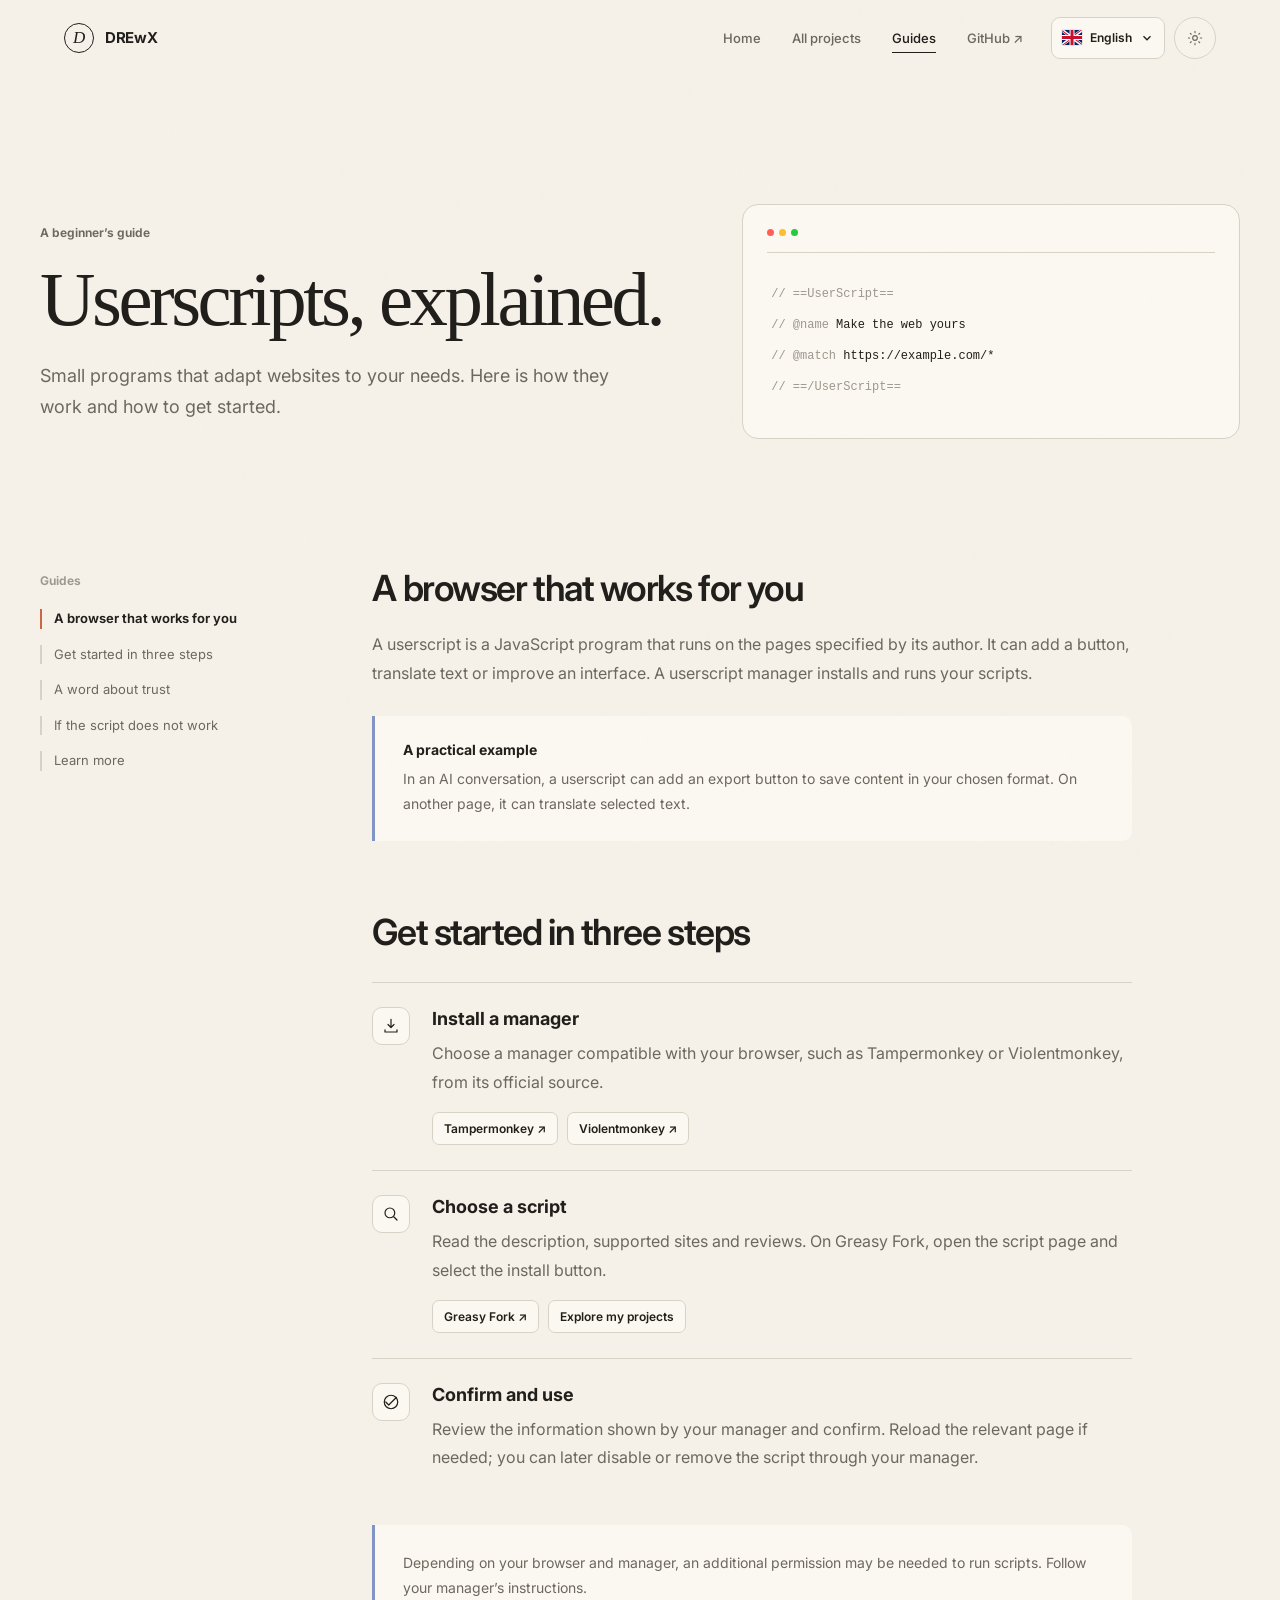
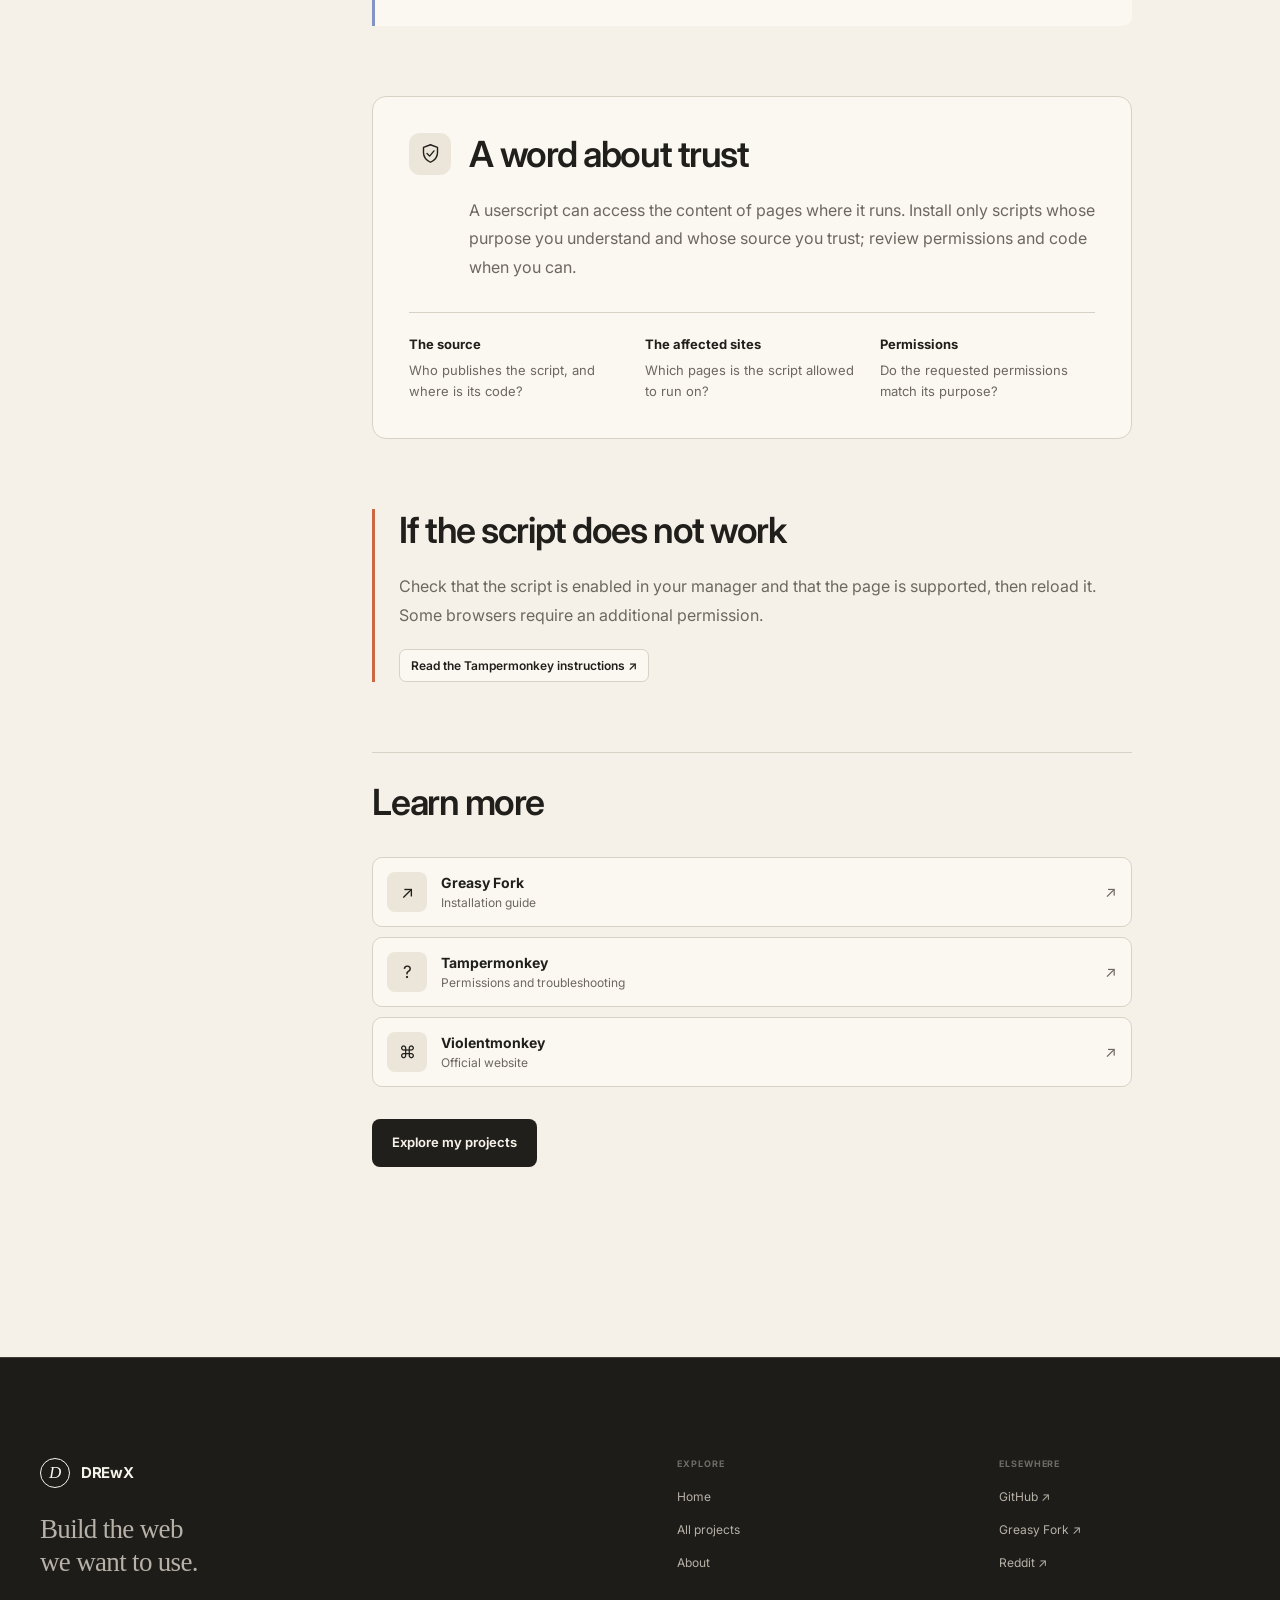
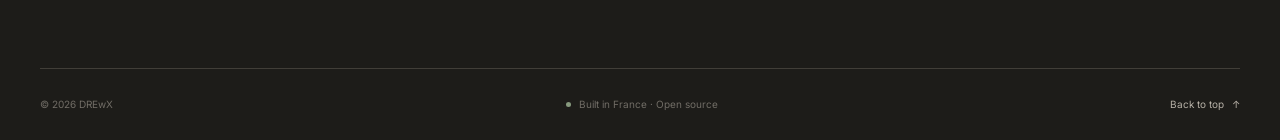
==== guides/index.html @ f83cc7b8 "feat: refresh portfolio and interactive project previews" ====
<!DOCTYPE html>
<html lang="fr">
<head>
  <meta charset="UTF-8">
  <meta name="viewport" content="width=device-width, initial-scale=1">
  <meta name="description" content="Comprendre les userscripts, les installer et les gérer en toute confiance.">
  <meta name="theme-color" content="#f5f1e8">
  <meta property="og:title" content="Les userscripts : guide pour débuter — DREwX">
  <meta property="og:description" content="Comprendre les userscripts, les installer et les gérer en toute confiance.">
  <meta property="og:type" content="website">
  <meta property="og:url" content="https://drewx.dev/guides/">
  <link rel="canonical" href="https://drewx.dev/guides/">
  <link rel="icon" href="../favicon.png" type="image/png" sizes="192x192">
  <link rel="shortcut icon" href="../favicon.ico">
  <link rel="apple-touch-icon" href="../apple-touch-icon.png" sizes="180x180">
  <title>Les userscripts : guide pour débuter — DREwX</title>
  <script>
    (() => {
      if (/^https?:$/.test(location.protocol) && location.pathname.endsWith('/index.html')) {
        history.replaceState(history.state, '', `${location.pathname.slice(0, -10)}${location.search}${location.hash}`);
      }
      try {
        const saved = localStorage.getItem('drewx-theme');
        document.documentElement.dataset.theme = saved || (matchMedia('(prefers-color-scheme: dark)').matches ? 'dark' : 'light');
      } catch {
        document.documentElement.dataset.theme = matchMedia('(prefers-color-scheme: dark)').matches ? 'dark' : 'light';
      }
    })();
  </script>
  <link rel="preconnect" href="https://fonts.googleapis.com">
  <link rel="preconnect" href="https://fonts.gstatic.com" crossorigin>
  <link href="https://fonts.googleapis.com/css2?family=Inter:wght@400;520;600;650;720&display=swap" rel="stylesheet">
  <link rel="stylesheet" href="../assets/css/styles.css">
</head>
<body data-page="guides">
  <a class="skip-link" href="#content" data-i18n="skipLink">Aller au contenu</a>
  <div class="grain" aria-hidden="true"></div>
  <div class="scroll-progress" data-scroll-progress aria-hidden="true"></div>

  <header class="site-header" data-header>
    <div class="nav wrap">
      <a class="brand" href="../index.html" aria-label="DREwX, accueil" data-i18n-aria="homeLabel"><span class="brand-mark" aria-hidden="true">D</span><span>DREwX</span></a>
      <nav class="nav-desktop" aria-label="Navigation principale" data-i18n-aria="navLabel">
        <a href="../index.html" data-i18n="navHome">Accueil</a>
        <a href="../projects/index.html" data-i18n="navAllProjects">Tous les projets</a>
        <a href="index.html" aria-current="page" data-i18n="navGuides">Guides</a>
        <a href="https://github.com/DREwX-code" target="_blank" rel="noopener noreferrer">GitHub ↗</a>
      </nav>
      <div class="nav-actions">
        <select class="language-select" data-language-select aria-label="Choisir la langue" data-i18n-aria="languageLabel">
          <option value="fr" lang="fr">Français</option><option value="en" lang="en">English</option><option value="es" lang="es">Español</option><option value="pt" lang="pt">Português</option><option value="zh" lang="zh">中文</option><option value="hi" lang="hi">हिन्दी</option>
        </select>
        <button class="icon-button" type="button" data-theme-toggle aria-label="Passer au thème sombre">
          <svg class="sun-icon" viewBox="0 0 24 24" aria-hidden="true"><circle cx="12" cy="12" r="3.5"></circle><path d="M12 2v2M12 20v2M4.93 4.93l1.42 1.42M17.65 17.65l1.42 1.42M2 12h2M20 12h2M4.93 19.07l1.42-1.42M17.65 6.35l1.42-1.42"></path></svg>
          <svg class="moon-icon" viewBox="0 0 24 24" aria-hidden="true"><path d="M20 15.2A8.5 8.5 0 0 1 8.8 4a8.5 8.5 0 1 0 11.2 11.2Z"></path></svg>
        </button>
        <button class="icon-button menu-toggle" type="button" data-menu-toggle aria-controls="mobile-menu" aria-expanded="false" aria-label="Ouvrir le menu"><span class="menu-lines" aria-hidden="true"><i></i><i></i></span></button>
      </div>
    </div>
  </header>

  <div class="mobile-panel" id="mobile-menu" data-mobile-panel aria-hidden="true" inert>
    <nav aria-label="Navigation mobile" data-i18n-aria="mobileNavLabel">
      <a href="../index.html"><span>01</span><b data-i18n="navHome">Accueil</b></a>
      <a href="../projects/index.html"><span>02</span><b data-i18n="navAllProjects">Tous les projets</b></a>
      <a href="./"><span>03</span><b data-i18n="navGuides">Guides</b></a>
      <a href="https://github.com/DREwX-code" target="_blank" rel="noopener noreferrer"><span>03</span><b>GitHub ↗</b></a>
    </nav>
  </div>

  <main id="content" tabindex="-1">
    <article class="guide-article" id="top">
      <header class="guide-hero wrap"><div><span class="guide-kicker" data-i18n="guideKicker">Guide pour débuter</span><h1 data-i18n="guideTitle">Les userscripts, simplement.</h1><p data-i18n="guideLead">De petits programmes qui adaptent les sites à vos besoins. Voici comment ils fonctionnent et comment commencer.</p></div><div class="guide-hero-art" aria-hidden="true"><div class="guide-art-bar"><i></i><i></i><i></i></div><div class="guide-art-code"><span>// ==UserScript==</span><span>// @name <b>Make the web yours</b></span><span>// @match <b>https://example.com/*</b></span><span>// ==/UserScript==</span></div></div></header>
      <div class="guide-layout wrap"><aside class="guide-aside"><span data-i18n="navGuides">Guides</span><a href="#introduction" data-i18n="guideIntroTitle">Un navigateur qui travaille pour vous</a><a href="#commencer" data-i18n="guideStepsTitle">Commencer en trois étapes</a><a href="#confiance" data-i18n="guideNoteTitle">Un mot sur la confiance</a><a href="#depannage" data-i18n="guideTroubleshoot">Si le script ne fonctionne pas</a><a href="#ressources" data-i18n="guideSources">Pour aller plus loin</a></aside>
      <div class="guide-content"><section id="introduction"><h2 data-i18n="guideIntroTitle">Un navigateur qui travaille pour vous</h2><p data-i18n="guideIntro">Un userscript est un programme JavaScript qui s’exécute sur les pages prévues par son auteur. Il peut ajouter un bouton, traduire un texte ou améliorer une interface. Un gestionnaire de scripts se charge de les installer et de les lancer.</p><div class="guide-example"><strong data-i18n="guideExampleTitle">Un exemple concret</strong><p data-i18n="guideExample">Sur une conversation avec une IA, un userscript peut ajouter un bouton d’export pour enregistrer le contenu dans un format choisi. Sur une autre page, il peut traduire une sélection de texte.</p></div></section>
      <section id="commencer"><h2 data-i18n="guideStepsTitle">Commencer en trois étapes</h2><ol class="guide-steps"><li><span class="guide-step-icon"><svg viewBox="0 0 24 24" aria-hidden="true"><path d="M12 3v11m0 0 4-4m-4 4-4-4M4 17v3h16v-3"></path></svg></span><h3 data-i18n="guideStep1Title">Installer un gestionnaire</h3><p data-i18n="guideStep1">Choisissez un gestionnaire compatible avec votre navigateur, par exemple Tampermonkey ou Violentmonkey, depuis sa source officielle.</p><div class="guide-inline-links"><a href="https://www.tampermonkey.net/" target="_blank" rel="noopener noreferrer">Tampermonkey ↗</a><a href="https://violentmonkey.github.io/" target="_blank" rel="noopener noreferrer">Violentmonkey ↗</a></div></li><li><span class="guide-step-icon"><svg viewBox="0 0 24 24" aria-hidden="true"><circle cx="10.5" cy="10.5" r="6.5"></circle><path d="m16 16 4 4"></path></svg></span><h3 data-i18n="guideStep2Title">Choisir un script</h3><p data-i18n="guideStep2">Lisez la description, les sites concernés et les avis. Sur Greasy Fork, ouvrez la page du script, puis cliquez sur le bouton d’installation.</p><div class="guide-inline-links"><a href="https://greasyfork.org/" target="_blank" rel="noopener noreferrer">Greasy Fork ↗</a><a href="../projects/index.html" data-i18n="guideExplore">Découvrir mes projets</a></div></li><li><span class="guide-step-icon"><svg viewBox="0 0 24 24" aria-hidden="true"><path d="m5 12 4 4L19 6"></path><circle cx="12" cy="12" r="9"></circle></svg></span><h3 data-i18n="guideStep3Title">Confirmer et utiliser</h3><p data-i18n="guideStep3">Vérifiez les informations présentées par votre gestionnaire et confirmez. Rechargez la page concernée si nécessaire ; vous pouvez ensuite désactiver ou supprimer le script depuis le gestionnaire.</p></li></ol><p class="guide-note" data-i18n="guideChrome">Selon le navigateur et le gestionnaire, une autorisation supplémentaire peut être nécessaire pour exécuter les scripts. Consultez les instructions de votre gestionnaire.</p></section>
      <section id="confiance" class="guide-trust"><div class="guide-trust-intro"><span class="guide-trust-icon" aria-hidden="true"><svg viewBox="0 0 24 24"><path d="M12 2 4 5v6c0 5 3.4 8.6 8 11 4.6-2.4 8-6 8-11V5z"></path><path d="m8 12 3 3 5-6"></path></svg></span><div><h2 data-i18n="guideNoteTitle">Un mot sur la confiance</h2><p data-i18n="guideNote">Un userscript peut accéder au contenu des pages sur lesquelles il s’exécute. Installez seulement des scripts dont vous comprenez l’usage et dont vous faites confiance à la source ; examinez les autorisations et le code si vous le pouvez.</p></div></div><div class="guide-checklist"><div><strong data-i18n="guideCheckSource">La source</strong><span data-i18n="guideCheckSourceCopy">Qui publie le script et où se trouve son code ?</span></div><div><strong data-i18n="guideCheckSites">Les sites concernés</strong><span data-i18n="guideCheckSitesCopy">Sur quelles pages le script est-il autorisé à s’exécuter ?</span></div><div><strong data-i18n="guideCheckPermissions">Les autorisations</strong><span data-i18n="guideCheckPermissionsCopy">Les accès demandés correspondent-ils à son usage ?</span></div></div></section>
      <section id="depannage" class="guide-help"><h2 data-i18n="guideTroubleshoot">Si le script ne fonctionne pas</h2><p data-i18n="guideTroubleshootCopy">Vérifiez que le script est activé dans votre gestionnaire, que la page correspond aux sites pris en charge, puis rechargez-la. Certains navigateurs demandent une autorisation supplémentaire.</p><a href="https://www.tampermonkey.net/faq.php#Q209" target="_blank" rel="noopener noreferrer" data-i18n="guidePermissionLink">Consulter les instructions pour Tampermonkey ↗</a></section>
      <section id="ressources" class="guide-sources"><h2 data-i18n="guideSources">Pour aller plus loin</h2><div class="guide-resource-grid"><a href="https://greasyfork.org/fr/help/installing-user-scripts" target="_blank" rel="noopener noreferrer"><span class="guide-resource-icon" aria-hidden="true">↗</span><span><strong>Greasy Fork</strong><small data-i18n="guideResourceInstall">Guide d’installation</small></span><b aria-hidden="true">↗</b></a><a href="https://www.tampermonkey.net/faq.php#Q209" target="_blank" rel="noopener noreferrer"><span class="guide-resource-icon" aria-hidden="true">?</span><span><strong>Tampermonkey</strong><small data-i18n="guideResourcePermission">Autorisations et dépannage</small></span><b aria-hidden="true">↗</b></a><a href="https://violentmonkey.github.io/" target="_blank" rel="noopener noreferrer"><span class="guide-resource-icon" aria-hidden="true">⌘</span><span><strong>Violentmonkey</strong><small data-i18n="guideResourceOfficial">Site officiel</small></span><b aria-hidden="true">↗</b></a></div><a class="button" href="../projects/index.html" data-i18n="guideExplore">Découvrir mes projets</a></section></div></div>
    </article>
  </main>

  <footer class="site-footer">
    <div class="footer-main wrap">
      <div class="footer-brand"><a class="brand" href="../index.html"><span class="brand-mark" aria-hidden="true">D</span><span>DREwX</span></a><p class="footer-tagline" data-i18n-html="footerTagline">Des outils simples à adopter,<br>solides à garder.</p></div>
      <div class="footer-column"><strong data-i18n="footerExplore">Explorer</strong><a href="../index.html" data-i18n="navHome">Accueil</a><a href="../projects/index.html" data-i18n="navAllProjects">Tous les projets</a><a href="../index.html#about" data-i18n="navAbout">À propos</a></div>
      <div class="footer-column"><strong data-i18n="footerElsewhere">Ailleurs</strong><a href="https://github.com/DREwX-code" target="_blank" rel="noopener noreferrer">GitHub ↗</a><a href="https://greasyfork.org/users/1259433-d%E2%84%9D-wx" target="_blank" rel="noopener noreferrer">Greasy Fork ↗</a><a href="https://www.reddit.com/user/DrewXDev/" target="_blank" rel="noopener noreferrer">Reddit ↗</a></div>
    </div>
    <div class="footer-bottom wrap"><span>© <span data-year></span> DREwX</span><span class="footer-status" data-i18n="footerStatus">Construit en France · Open source</span><a class="back-to-top" href="#top"><span data-i18n="footerTop">Retour en haut</span><span aria-hidden="true">↑</span></a></div>
  </footer>

  <script defer src="../assets/js/translations.js"></script>
  <script defer src="../assets/js/main.js"></script>
</body>
</html>
---- assets/css/styles.css ----
@view-transition { navigation: auto; }

:root {
  color-scheme: light dark;
  --paper: #f5f1e8;
  --paper-raised: #fbf8f1;
  --paper-soft: #ece6da;
  --ink: #211f1b;
  --muted: #6d685f;
  --faint: #9d978d;
  --line: #d8d1c5;
  --line-strong: #bfb7aa;
  --accent: #cc6744;
  --accent-strong: #a9482c;
  --accent-soft: #efd0c1;
  --green: #60775b;
  --green-soft: #dce5d7;
  --inverse: #1d1c19;
  --inverse-text: #f7f3ea;
  --inverse-muted: #b7b1a7;
  --inverse-line: #413e38;
  --glass: rgba(245, 241, 232, .84);
  --shadow-sm: 0 10px 30px rgba(42, 35, 25, .06);
  --shadow-lg: 0 30px 90px rgba(42, 35, 25, .12);
  --serif: Iowan Old Style, Baskerville, "Times New Roman", serif;
  --sans: Inter, ui-sans-serif, -apple-system, BlinkMacSystemFont, "Segoe UI", sans-serif;
  --max: 1200px;
  --header-h: 76px;
  --header-top: 0px;
  --mobile-panel-left: 0px;
  --mobile-panel-top: var(--header-h);
  --mobile-panel-width: 100%;
  --radius: 18px;
  --ease-out: cubic-bezier(0.33, 1, 0.68, 1);
  --ease-out-expo: cubic-bezier(0.22, 1, 0.36, 1);
}

:root[data-theme="dark"] {
  --paper: #171715;
  --paper-raised: #201f1c;
  --paper-soft: #26241f;
  --ink: #f0ece3;
  --muted: #aaa49a;
  --faint: #777168;
  --line: #3b3832;
  --line-strong: #575249;
  --accent: #e17d59;
  --accent-strong: #f0906c;
  --accent-soft: #5e3629;
  --green: #96aa8d;
  --green-soft: #2b3928;
  --inverse: #0e0e0d;
  --inverse-text: #f7f3ea;
  --inverse-muted: #aaa49a;
  --inverse-line: #34322e;
  --glass: rgba(23, 23, 21, .82);
  --shadow-sm: 0 12px 36px rgba(0, 0, 0, .18);
  --shadow-lg: 0 34px 100px rgba(0, 0, 0, .34);
}

* { box-sizing: border-box; }
html { overflow-x: hidden; scroll-behavior: auto; scroll-padding-top: calc(var(--header-h) + 22px); }
body {
  margin: 0;
  min-width: 280px;
  padding-top: var(--header-h);
  overflow-x: hidden;
  background: var(--paper);
  color: var(--ink);
  font-family: var(--sans);
  -webkit-font-smoothing: antialiased;
  text-rendering: optimizeLegibility;
  transition: background-color .28s ease, color .28s ease;
}
body.menu-open { overflow: hidden; }
.language-layout-spacer { width: 1px; overflow-anchor: none; pointer-events: none; }

a { color: inherit; }
button, a { -webkit-tap-highlight-color: transparent; }
button { font: inherit; }
::selection { background: var(--accent-soft); color: var(--ink); }

.wrap { width: min(var(--max), calc(100% - 48px)); margin-inline: auto; }
.narrow { width: min(900px, calc(100% - 48px)); margin-inline: auto; }
.skip-link {
  position: fixed;
  left: 18px;
  top: 12px;
  z-index: 200;
  padding: 11px 15px;
  border-radius: 8px;
  background: var(--ink);
  color: var(--paper);
  text-decoration: none;
  transform: translateY(-160%);
  transition: transform .2s ease;
}
.skip-link:focus { transform: none; }

.grain {
  position: fixed;
  inset: 0;
  z-index: 100;
  opacity: .08;
  pointer-events: none;
  background-image: url("data:image/svg+xml,%3Csvg viewBox='0 0 180 180' xmlns='http://www.w3.org/2000/svg'%3E%3Cfilter id='n'%3E%3CfeTurbulence type='fractalNoise' baseFrequency='.82' numOctaves='3' stitchTiles='stitch'/%3E%3C/filter%3E%3Crect width='100%25' height='100%25' filter='url(%23n)' opacity='.03'/%3E%3C/svg%3E");
}
.scroll-progress {
  position: fixed;
  left: 0;
  top: 0;
  z-index: 160;
  width: 100%;
  height: 2px;
  transform: scaleX(0);
  transform-origin: left;
  background: var(--accent);
  pointer-events: none;
}

/* Header */
.site-header {
  position: fixed;
  top: var(--header-top);
  left: 50%;
  z-index: 120;
  width: min(calc(100% - 36px), var(--max));
  height: var(--header-h);
  transform: translate3d(-50%, 0, 0);
  backface-visibility: hidden;
  border-radius: 14px;
  border-bottom: 1px solid transparent;
  background-color: transparent;
  transition: background-color .4s var(--ease-out-expo), border-color .4s var(--ease-out-expo), box-shadow .4s var(--ease-out-expo);
  will-change: background-color;
}
.site-header.scrolled,
.site-header.menu-visible {
  border: 1px solid color-mix(in srgb, var(--line) 72%, transparent);
  background-color: color-mix(in srgb, var(--paper) 94%, transparent);
  box-shadow: 0 0 0 0.5px rgba(255,255,255,0.06) inset, 0 8px 30px rgba(40, 34, 25, .05);
}
.nav { height: 100%; display: flex; align-items: center; justify-content: space-between; gap: 28px; }
.brand {
  display: inline-flex;
  align-items: center;
  gap: 11px;
  flex: 0 0 auto;
  color: var(--ink);
  text-decoration: none;
  font-size: 15px;
  font-weight: 680;
  letter-spacing: -.02em;
}
.brand-mark {
  width: 30px;
  height: 30px;
  display: grid;
  place-items: center;
  border: 1px solid currentColor;
  border-radius: 50%;
  font-family: var(--serif);
  font-size: 17px;
  font-style: italic;
  font-weight: 400;
}
.nav-desktop, .nav-actions, .language-switch { display: flex; align-items: center; }
.nav-desktop { gap: 31px; margin-left: auto; }
.nav-desktop a {
  position: relative;
  color: var(--muted);
  font-size: 13px;
  font-weight: 520;
  text-decoration: none;
  transition: color .2s ease;
}
.nav-desktop a::after {
  content: "";
  position: absolute;
  left: 0;
  right: 100%;
  bottom: -7px;
  height: 1px;
  background: var(--ink);
  transition: right .24s ease;
}
.nav-desktop a:hover, .nav-desktop a[aria-current] { color: var(--ink); }
.nav-desktop a:hover::after, .nav-desktop a[aria-current]::after { right: 0; }
.nav-actions { gap: 9px; }
.language-switch {
  height: 38px;
  display: grid;
  grid-template-columns: repeat(2, minmax(0, 1fr));
  padding: 3px;
  border: 1px solid var(--line);
  border-radius: 999px;
  background: color-mix(in srgb, var(--paper-raised) 58%, transparent);
}
.language-switch button {
  width: 34px;
  height: 30px;
  padding: 0;
  border: 0;
  border-radius: 999px;
  background: transparent;
  color: var(--muted);
  cursor: pointer;
  font-size: 10px;
  font-weight: 720;
  letter-spacing: .06em;
  transition: background-color .2s ease, color .2s ease, transform .2s ease;
  touch-action: manipulation;
}
.language-switch button:hover { color: var(--ink); }
.language-switch button.active { background: var(--ink); color: var(--paper); box-shadow: var(--shadow-sm); }
.icon-button {
  width: 38px;
  height: 38px;
  display: grid;
  place-items: center;
  padding: 0;
  border: 1px solid var(--line);
  border-radius: 50%;
  background: color-mix(in srgb, var(--paper-raised) 40%, transparent);
  color: var(--muted);
  cursor: pointer;
  transition: color .2s ease, border-color .2s ease, background-color .2s ease, transform .2s ease;
}
.icon-button:hover { color: var(--ink); border-color: var(--line-strong); background: var(--paper-raised); transform: translateY(-1px); }
.icon-button svg { width: 16px; height: 16px; fill: none; stroke: currentColor; stroke-width: 1.7; stroke-linecap: round; stroke-linejoin: round; }
.moon-icon { display: none; }
:root[data-theme="dark"] .sun-icon { display: none; }
:root[data-theme="dark"] .moon-icon { display: block; }
.menu-toggle { display: none; }
.menu-lines { width: 16px; height: 12px; display: block; position: relative; }
.menu-lines i { position: absolute; left: 1px; width: 14px; height: 1px; background: currentColor; transition: top .2s ease, transform .2s ease; }
.menu-lines i:first-child { top: 3px; }
.menu-lines i:last-child { top: 8px; }
.menu-toggle.active .menu-lines i:first-child { top: 5px; transform: rotate(45deg); }
.menu-toggle.active .menu-lines i:last-child { top: 5px; transform: rotate(-45deg); }
.mobile-panel { display: none; }

/* Shared type and controls */
.eyebrow {
  display: inline-flex;
  align-items: center;
  gap: 10px;
  color: var(--accent-strong);
  font-size: 11px;
  font-weight: 720;
  letter-spacing: .135em;
  line-height: 1.3;
  text-transform: uppercase;
}
.eyebrow::before { content: ""; width: 26px; height: 1px; flex: 0 0 auto; background: currentColor; }
.display-title {
  margin: 0;
  font-family: var(--serif);
  font-weight: 400;
  letter-spacing: -.052em;
  line-height: .97;
}
.display-title em { color: var(--accent); font-weight: 400; }
.button {
  min-height: 50px;
  display: inline-flex;
  align-items: center;
  justify-content: center;
  gap: 11px;
  padding: 0 21px;
  border: 1px solid transparent;
  border-radius: 9px;
  background: var(--ink);
  background-image: linear-gradient(to bottom, rgba(255,255,255,0.12), transparent);
  color: var(--paper);
  box-shadow: 0 1px 0 rgba(255,255,255,0.07) inset, 0 1px 3px rgba(0,0,0,0.12), 0 0 0 1px var(--ink);
  font-size: 13px;
  font-weight: 650;
  text-decoration: none;
  transition: transform .22s var(--ease-out), background-color .22s var(--ease-out), color .22s var(--ease-out), box-shadow .22s var(--ease-out);
}
.button:hover { 
  transform: translateY(-2px); 
  background: var(--accent-strong); 
  background-image: linear-gradient(to bottom, rgba(255,255,255,0.12), transparent);
  color: #fff; 
  box-shadow: 0 1px 0 rgba(255,255,255,0.07) inset, 0 1px 3px rgba(0,0,0,0.12), 0 0 0 1px var(--accent-strong), 0 10px 24px color-mix(in srgb, var(--accent) 30%, transparent), 0 0 20px rgba(204, 103, 68, 0.25); 
}
.button.secondary { background: transparent; color: var(--ink); box-shadow: 0 0 0 1px var(--line-strong); }
.button.secondary:hover { background: var(--paper-raised); box-shadow: 0 0 0 1px var(--ink); }
.button.on-dark { background: var(--inverse-text); box-shadow: 0 1px 0 rgba(255,255,255,0.07) inset, 0 1px 3px rgba(0,0,0,0.12), 0 0 0 1px var(--inverse-text); color: var(--inverse); }
.button.on-dark:hover { background: var(--accent); color: #fff; box-shadow: 0 1px 0 rgba(255,255,255,0.07) inset, 0 1px 3px rgba(0,0,0,0.12), 0 0 0 1px var(--accent), 0 10px 24px color-mix(in srgb, var(--accent) 30%, transparent); }
.arrow { display: inline-block; transition: transform .22s var(--ease-out); }
a:hover .arrow { transform: translateX(4px); }
.text-link {
  display: inline-flex;
  align-items: center;
  gap: 8px;
  padding: 8px 0 5px;
  border-bottom: 1px solid var(--line-strong);
  color: var(--ink);
  font-size: 13px;
  font-weight: 620;
  text-decoration: none;
}
.text-link:hover { border-color: var(--ink); }
:focus-visible { outline: 2px solid var(--accent); outline-offset: 4px; }
main:focus { outline: none; }

/* Hero */
.hero {
  min-height: calc(100svh - var(--header-h));
  display: grid;
  grid-template-columns: minmax(0, 1.04fr) minmax(430px, .96fr);
  align-items: center;
  gap: clamp(46px, 6vw, 92px);
  padding-block: clamp(60px, 8vh, 104px) clamp(86px, 10vh, 128px);
  position: relative;
}
.hero::after {
  content: "";
  position: absolute;
  inset: 0;
  z-index: -2;
  background: radial-gradient(circle at 60% 50%, var(--accent-soft) 0%, transparent 60%),
              radial-gradient(circle at 40% 60%, var(--accent) 0%, transparent 50%);
  filter: blur(80px);
  opacity: 0.15;
  animation: hero-glow 15s ease-in-out infinite alternate;
  pointer-events: none;
}
:root[data-theme="dark"] .hero::after { opacity: 0.25; }

@keyframes hero-glow {
  0% { transform: scale(1) translate(0, 0); }
  50% { transform: scale(1.1) translate(2%, -2%); }
  100% { transform: scale(0.95) translate(-2%, 2%); }
}
.hero-copy { position: relative; z-index: 2; }
.hero h1 { max-width: 700px; margin: 28px 0 27px; font-size: clamp(58px, 6.3vw, 94px); }
.hero-copy > p { max-width: 605px; margin: 0 0 32px; color: var(--muted); font-size: clamp(17px, 1.5vw, 20px); letter-spacing: -.012em; line-height: 1.62; }
.hero-actions { display: flex; align-items: center; gap: 20px; flex-wrap: wrap; }
.availability { display: flex; align-items: center; gap: 9px; margin-top: 27px; color: var(--muted); font-size: 11px; }
.availability-dot { position: relative; width: 7px; height: 7px; border-radius: 50%; background: var(--green); }
.availability-dot::after { content: ""; position: absolute; inset: -4px; border: 1px solid var(--green); border-radius: 50%; opacity: .35; }

.browser-scene { min-height: 570px; display: grid; align-items: center; position: relative; }
.browser-scene::before {
  content: "";
  position: absolute;
  z-index: -1;
  width: 80%;
  aspect-ratio: 1;
  right: -5%;
  border-radius: 50%;
  background: var(--accent-soft);
  opacity: .9;
}
.browser-window {
  overflow: hidden;
  border: 1px solid var(--line-strong);
  border-radius: 17px;
  background: color-mix(in srgb, var(--paper-raised) 94%, transparent);
  box-shadow: var(--shadow-lg);
  transform: rotate(1deg);
  transition: border-color .28s ease, background-color .28s ease, transform .35s ease;
}
.browser-scene:hover .browser-window { transform: rotate(.25deg) translateY(-3px); }
.browser-bar { height: 48px; display: flex; align-items: center; gap: 8px; padding-inline: 15px; border-bottom: 1px solid var(--line); }
.browser-dot { width: 8px; height: 8px; border-radius: 50%; background: var(--line-strong); }
.address-bar { height: 26px; flex: 1; display: flex; align-items: center; justify-content: space-between; margin-left: 8px; padding-inline: 11px; border-radius: 7px; background: var(--paper); color: var(--faint); font-size: 9px; }
.script-status { display: inline-flex; align-items: center; gap: 6px; color: var(--green); }
.script-status::before { content: ""; width: 5px; height: 5px; border-radius: 50%; background: currentColor; }
.demo-body { min-height: 402px; padding: 34px; }
.demo-kicker { color: var(--accent-strong); font-size: 10px; font-weight: 730; letter-spacing: .13em; text-transform: uppercase; }
.demo-title { max-width: 440px; margin: 15px 0 28px; font-family: var(--serif); font-size: 33px; letter-spacing: -.03em; line-height: 1.12; }
.demo-line { height: 8px; margin-bottom: 11px; border-radius: 99px; background: var(--line); }
.demo-line:nth-of-type(2) { width: 88%; }
.demo-line:nth-of-type(3) { width: 68%; }
.selected-text { display: inline-block; margin: 13px 0 24px; padding: 3px 5px; background: var(--accent-soft); font-family: var(--serif); font-size: 18px; }
.translation-card { width: 88%; margin-left: auto; padding: 17px; border: 1px solid var(--line); border-radius: 11px; background: var(--paper-raised); box-shadow: var(--shadow-sm); }
.translation-head { display: flex; align-items: center; justify-content: space-between; margin-bottom: 13px; color: var(--faint); font-size: 9px; font-weight: 650; letter-spacing: .05em; }
.translation-card p { margin: 0; font-size: 12px; line-height: 1.55; }
.floating-hint { position: absolute; left: -28px; bottom: 44px; width: 180px; padding: 16px 18px; border-radius: 11px; background: var(--inverse); color: var(--inverse-text); box-shadow: 0 20px 45px rgba(18, 17, 14, .25); transform: rotate(-4deg); }
.floating-hint strong { display: block; margin-bottom: 5px; font-family: var(--serif); font-size: 22px; font-weight: 400; }
.floating-hint span { color: var(--inverse-muted); font-size: 10px; line-height: 1.4; }

/* Proof strip */
.proof-strip { border-block: 1px solid var(--line); }
.proof-grid { display: grid; grid-template-columns: 1.35fr repeat(3, 1fr); }
.proof-item { min-height: 102px; display: flex; flex-direction: column; justify-content: center; padding: 23px 30px; border-left: 1px solid var(--line); }
.proof-item:first-child { padding-left: 0; border-left: 0; color: var(--muted); font-size: 12px; line-height: 1.55; }
.proof-item strong { display: block; font-family: var(--serif); font-size: 30px; font-weight: 400; letter-spacing: -.035em; }
.proof-item span { margin-top: 3px; color: var(--muted); font-size: 9px; font-weight: 650; letter-spacing: .09em; text-transform: uppercase; }

/* Featured work */
.section { padding-block: clamp(95px, 11vw, 152px); scroll-margin-top: var(--header-h); }
.section-heading { display: grid; grid-template-columns: .92fr 1.08fr; align-items: end; gap: 60px; margin-bottom: 64px; }
.section-heading h2 { margin-top: 18px; font-size: clamp(43px, 5vw, 68px); }
.section-heading > p { max-width: 590px; justify-self: end; margin: 0; color: var(--muted); font-size: 16px; line-height: 1.7; }
.featured-grid { display: grid; grid-template-columns: repeat(2, minmax(0, 1fr)); gap: 20px; }
.feature-card {
  min-width: 0;
  overflow: hidden;
  border: none;
  border-radius: var(--radius);
  background: var(--paper-raised);
  box-shadow: 0 0 0 0.5px var(--line), 0 1px 2px rgba(0,0,0,0.04), 0 4px 8px rgba(0,0,0,0.02), 0 1px 0 rgba(255,255,255,0.06) inset;
  transition: transform .3s var(--ease-out), box-shadow .3s var(--ease-out), background-color .28s ease;
}
.feature-card:hover { 
  transform: translateY(-3px); 
  box-shadow: 0 0 0 0.5px var(--line-strong), 0 8px 24px rgba(0,0,0,0.08), 0 2px 6px rgba(0,0,0,0.04), 0 1px 0 rgba(255,255,255,0.06) inset; 
}
.feature-visual { height: 292px; position: relative; isolation: isolate; overflow: hidden; border-bottom: 1px solid var(--line); background: var(--paper-soft); }
.feature-visual::before { content: ""; position: absolute; inset: 0; opacity: .34; background-image: linear-gradient(color-mix(in srgb, var(--ink) 7%, transparent) 1px, transparent 1px), linear-gradient(90deg, color-mix(in srgb, var(--ink) 7%, transparent) 1px, transparent 1px); background-size: 44px 44px; -webkit-mask-image: linear-gradient(to bottom, #000, transparent 88%); mask-image: linear-gradient(to bottom, #000, transparent 88%); }
.feature-visual::after { content: ""; position: absolute; inset: 0; z-index: 5; pointer-events: none; background: linear-gradient(145deg, rgba(255,255,255,.17), transparent 38%, rgba(20,18,15,.025)); }
.visual-aura { position: absolute; width: 68%; aspect-ratio: 1; left: 16%; top: -46%; border-radius: 50%; background: color-mix(in srgb, var(--visual-accent, var(--accent)) 31%, transparent); filter: blur(52px); opacity: .58; }
.feature-visual [data-product-scene] { transition: box-shadow .4s ease; }
.product-frame { position: absolute; z-index: 2; inset: 24px 28px -18px; overflow: hidden; border: 1px solid rgba(255,255,255,.46); border-radius: 15px 15px 0 0; background: #f8f8fa; box-shadow: 0 25px 62px rgba(31,30,35,.2), 0 0 0 1px rgba(40,38,45,.08); }
.product-toolbar { height: 29px; display: grid; grid-template-columns: 55px 1fr auto; align-items: center; gap: 8px; padding: 0 10px; border-bottom: 1px solid #dedee3; background: rgba(249,249,251,.94); color: #73737b; font-size: 7px; }
.window-dots { display: flex; gap: 4px; }
.window-dots i { width: 5px; height: 5px; border-radius: 50%; background: #d1d1d7; }
.window-dots i:first-child { background: #e48a72; }.window-dots i:nth-child(2) { background: #e2ba65; }.window-dots i:last-child { background: #71af83; }
.product-address { overflow: hidden; text-align: center; text-overflow: ellipsis; white-space: nowrap; }
.toolbar-action { color: #96969d; font-size: 6px; font-weight: 700; letter-spacing: .04em; text-transform: uppercase; }
.feature-body { padding: 27px 28px 29px; }
.feature-top { display: flex; align-items: center; justify-content: space-between; gap: 15px; margin-bottom: 19px; }
.feature-number { color: var(--faint); font-family: var(--serif); font-style: italic; font-size: 14px; }
.project-type { display: inline-flex; align-items: center; gap: 7px; color: var(--muted); font-size: 9px; font-weight: 650; letter-spacing: .09em; text-transform: uppercase; }
.project-type::before { content: ""; width: 6px; height: 6px; border-radius: 50%; background: var(--green); }
.feature-card h3 { margin: 0 0 13px; font-family: var(--serif); font-size: clamp(27px, 2.3vw, 36px); font-weight: 400; letter-spacing: -.035em; }
.feature-card p { min-height: 66px; margin: 0 0 22px; color: var(--muted); font-size: 13px; line-height: 1.65; }
.tag-list { display: flex; flex-wrap: wrap; gap: 7px; margin-bottom: 25px; }
.tag { padding: 5px 9px; border: 1px solid var(--line); border-radius: 99px; color: var(--muted); font-size: 9px; font-weight: 600; letter-spacing: .05em; text-transform: uppercase; }
.card-links { display: flex; align-items: center; gap: 19px; }
.card-links a { display: inline-flex; align-items: center; gap: 6px; color: var(--ink); font-size: 11px; font-weight: 680; text-decoration: none; }
.card-links a + a { color: var(--muted); }
.section-action { display: flex; justify-content: center; margin-top: 48px; }

/* Product visuals */
.premium-visual { --visual-accent: #6454c7; background: #d9d6e8; }
:root[data-theme="dark"] .premium-visual { background: #292834; }
.premium-app { --gf-action-border: #454958; --gf-action-color: #e8e9ee; --gf-action-accent-border: #7d72e8; --gf-action-accent-color: #9f96ff; min-height: 286px; background: #11141a; color: #e8e9ee; transition: background .3s ease, color .3s ease; }
.premium-topbar { height: 44px; display: grid; grid-template-columns: 1fr auto; grid-template-rows: 1fr 1fr; align-items: center; box-sizing: border-box; column-gap: 12px; padding: 3px 13px 4px; border-bottom: 1px solid #34303e; background: linear-gradient(135deg, #252044, #191b22 70%); transition: background .3s ease, border-color .3s ease; }
.gf-brand { grid-column: 1; grid-row: 1 / 3; display: inline-flex; align-items: center; gap: 8px; font-family: var(--serif); font-size: 15px; font-weight: 500; letter-spacing: -.03em; white-space: nowrap; }
.gf-brand img { width: 27px; height: 27px; flex: 0 0 27px; border-radius: 50%; box-shadow: 0 3px 8px rgba(0,0,0,.24); }
.premium-nav { grid-column: 2; grid-row: 2; justify-self: end; color: #bbb7c6; font-size: 5.5px; white-space: nowrap; }
.premium-theme-controls { grid-column: 2; grid-row: 1; justify-self: end; display: inline-flex; align-items: center; gap: 2px; padding: 2px; border: 1px solid #383c47; border-radius: 7px; background: #14171d; }
.premium-theme-controls button { width: 15px; height: 15px; display: grid; place-items: center; padding: 0; border: 0; border-radius: 4px; background: transparent; color: #7f8490; cursor: pointer; }
.premium-theme-controls button.is-active { background: #343846; color: #f0edf7; box-shadow: inset 0 0 0 1px rgba(255,255,255,.06); }
.premium-theme-controls svg { width: 8px; height: 8px; overflow: visible; fill: none; stroke: currentColor; stroke-linecap: round; stroke-linejoin: round; stroke-width: 1.8; }
.gf-script-list { min-height: 250px; background: #141820; transition: background .3s ease; }
.gf-script-row { position: relative; min-height: 72px; box-sizing: border-box; padding: 6px 13px; border-bottom: 1px solid #2b3039; background: linear-gradient(180deg, rgba(79,70,229,.02), transparent); transition: background .25s ease, border-color .25s ease, box-shadow .25s ease; }
.gf-script-row button { appearance: none; margin: 0; padding: 0; font: inherit; cursor: pointer; }
.gf-script-heading { display: flex; align-items: center; gap: 8px; min-width: 0; }
.gf-script-heading img { width: 24px; height: 24px; flex: 0 0 24px; object-fit: contain; }
.gf-script-heading > span:last-child { min-width: 0; }
.gf-script-heading strong, .gf-script-heading small { display: block; overflow: hidden; text-overflow: ellipsis; white-space: nowrap; }
.gf-script-heading strong { color: #a99cff; font-size: 7px; }.gf-script-heading small { margin-top: 3px; color: #9096a0; font-size: 5px; font-weight: 400; }
.gf-script-meta { display: flex; gap: 10px; margin: 2px 0 0 30px; color: #777f8c; font-size: 4.5px; }
.gf-script-actions { display: flex; align-items: center; justify-content: flex-end; gap: 5px; margin: 1px 0 0 30px; }
.gf-install-button, .gf-action-button { height: 22px; display: inline-flex; align-items: center; justify-content: center; box-sizing: border-box; border: 1px solid #454958; border-radius: 999px; background: linear-gradient(180deg, rgba(79,70,229,.12), rgba(79,70,229,.06)); color: #e8e9ee; transition: border-color .2s ease, color .2s ease, background .2s ease, transform .16s ease; }
.gf-note-button { position: relative; }
.gf-install-button { gap: 4px; padding: 0 9px !important; font-size: 5px !important; font-weight: 700 !important; }.gf-action-button { width: 22px; }
.gf-install-button svg, .gf-action-button svg, .gf-star-button svg { width: 10px; height: 10px; fill: none; stroke: currentColor; stroke-linecap: round; stroke-linejoin: round; stroke-width: 2; }
.gf-star-button { width: 22px; height: 22px; display: grid; place-items: center; border: 0; background: transparent; color: #e8e9ee; }
.gf-star-button svg { width: 12px; height: 12px; transition: fill .2s ease, stroke .2s ease, transform .2s ease; }
.gf-detail-button svg { transition: transform .22s ease; }
.gf-note-panel { max-height: 0; margin: 0 0 0 30px; overflow: hidden; opacity: 0; }
.gf-note-editor { margin-top: 7px; padding: 7px; border: 1px solid #414653; border-radius: 6px; background: #191d25; color: #d7d9df; font-size: 5px; }
.gf-note-editor > div { display: flex; align-items: center; justify-content: flex-start; gap: 4px; margin-top: 6px; }.gf-note-editor button { padding: 4px 7px; border: 0; border-radius: 4px; background: #ececf0; color: #20232a; font-size: 4.5px; }.gf-note-editor button:first-child { background: #38242a; color: #ef9a9a; }
.gf-secondary-row,
.gf-tertiary-row { min-height: 72px; opacity: .84; }
.gf-secondary-row .gf-script-meta,
.gf-secondary-row .gf-script-actions,
.gf-tertiary-row .gf-script-meta,
.gf-tertiary-row .gf-script-actions { margin-top: 1px; }
.gf-script-row.has-favorite { background: linear-gradient(90deg, rgba(244,180,0,.07), rgba(244,180,0,.015) 42%, transparent) !important; box-shadow: inset 3px 0 rgba(202,138,4,.72) !important; }
.gf-star-button.is-favorite { color: #f4b400 !important; animation: none !important; }
.gf-star-button.is-favorite svg { fill: rgba(244,180,0,.22); transform: scale(1.06); animation: none !important; }
.gf-install-button:hover,
.gf-install-button:focus-visible,
.gf-detail-button:hover,
.gf-detail-button:focus-visible,
.gf-note-button:hover,
.gf-note-button:focus-visible,
.gf-note-button.is-active { border-color: #78a9ff; color: #78a9ff; outline: 0; }
.gf-install-button:active,
.gf-detail-button:active { transform: scale(.95); }
.gf-note-panel.is-open { max-height: 43px; opacity: 1; animation: none !important; }

.premium-app[data-demo-theme="light"] { --gf-action-border: #e2e8f0; --gf-action-color: #111827; --gf-action-accent-border: #4f46e5; --gf-action-accent-color: #4f46e5; background: #f5f7fb; color: #111827; }
.premium-app[data-demo-theme="light"] .premium-topbar { border-bottom-color: #d8ddea; background: linear-gradient(135deg, #e7e4ff, #f7f8fc 72%); }
.premium-app[data-demo-theme="light"] .gf-brand { color: #111827; }
.premium-app[data-demo-theme="light"] .premium-nav { color: #606979; }
.premium-app[data-demo-theme="light"] .premium-theme-controls { border-color: #d0d5dd; background: #fff; }
.premium-app[data-demo-theme="light"] .premium-theme-controls button { color: #64748b; }
.premium-app[data-demo-theme="light"] .premium-theme-controls button.is-active { background: #eceffd; color: #4f46e5; }
.premium-app[data-demo-theme="light"] .gf-script-list { background: #fff; }
.premium-app[data-demo-theme="light"] .gf-script-row { border-bottom-color: #e2e8f0; }
.premium-app[data-demo-theme="light"] .gf-script-heading strong { color: #4f46e5; }
.premium-app[data-demo-theme="light"] .gf-script-heading small,
.premium-app[data-demo-theme="light"] .gf-script-meta { color: #64748b; }
.premium-app[data-demo-theme="light"] .gf-note-editor { border-color: #d8dee9; background: #f8fafc; color: #334155; }
.premium-app[data-demo-theme="light"] .gf-note-editor button { background: #e8eaf0; color: #20232a; }
.premium-app[data-demo-theme="light"] .gf-note-editor button:first-child { background: #fee2e2; color: #b42318; }
.premium-app[data-demo-theme="light"] .gf-install-button,
.premium-app[data-demo-theme="light"] .gf-action-button { border-color: #e2e8f0; background: linear-gradient(180deg, rgba(79,70,229,.1), rgba(79,70,229,.04)); color: #111827; }
.premium-app[data-demo-theme="light"] .gf-star-button { color: #111827; }
.premium-app[data-demo-theme="light"] .gf-install-button:hover,
.premium-app[data-demo-theme="light"] .gf-install-button:focus-visible,
.premium-app[data-demo-theme="light"] .gf-detail-button:hover,
.premium-app[data-demo-theme="light"] .gf-detail-button:focus-visible,
.premium-app[data-demo-theme="light"] .gf-note-button:hover,
.premium-app[data-demo-theme="light"] .gf-note-button:focus-visible,
.premium-app[data-demo-theme="light"] .gf-note-button.is-active { border-color: #4f46e5; color: #4f46e5; }

.chat-visual { --visual-accent: #d69840; background: #d9d8d1; }
:root[data-theme="dark"] .chat-visual { background: #292a2b; }
.omni-app { min-height: 245px; background: #f4f1ea; color: #292723; }
.omni-head { height: 42px; display: grid; grid-template-columns: auto 1fr auto; align-items: center; gap: 9px; padding: 0 13px; border-bottom: 1px solid #ded9cf; }
.omni-platform-label { color: #bd684e; font-size: 6px; font-weight: 750; text-transform: uppercase; }
.omni-head strong { font-family: var(--serif); font-size: 10px; font-weight: 500; }
.omni-native-actions { display: flex; align-items: center; gap: 5px; }.omni-share-button { padding: 5px 8px; border: 1px solid #d4cec4; border-radius: 7px; background: #fff; font-size: 5.5px; font-weight: 650; }
.omni-export-button { width: 28px; height: 28px; display: grid; place-items: center; padding: 0; border: 0; border-radius: 8px; background: transparent; color: #706d68; cursor: pointer; transition: background .18s ease, color .18s ease; }
.omni-export-button svg { width: 15px; height: 15px; fill: none; stroke: currentColor; stroke-linecap: round; stroke-linejoin: round; stroke-width: 1.5; }
.omni-download-indicator { width: 20px; height: 20px; display: grid; place-items: center; color: #96969d; }
.omni-download-indicator svg { width: 18px; height: 18px; overflow: visible; fill: none; stroke: currentColor; stroke-linecap: round; stroke-linejoin: round; }
.omni-download-track { stroke: currentColor; stroke-width: 1.5; opacity: .18; }
.omni-download-progress { stroke: #38bdf8; stroke-width: 2; stroke-dasharray: 1; stroke-dashoffset: 1; transform: rotate(-90deg); transform-origin: center; }
.omni-download-icon { visibility: visible; stroke-width: 1.7; opacity: 1; }
.omni-download-check { stroke: #22c55e; stroke-width: 2.3; opacity: 0; transform: scale(.72); transform-origin: center; }
.omni-thread { padding: 13px 44% 16px 16px; }
.omni-role { display: block; margin: 5px 0 4px; color: #8a847a; font-size: 5px; font-weight: 750; text-transform: uppercase; }.omni-role.assistant { color: #bd684e; }
.omni-thread p { min-height: 0; margin: 0 0 9px; color: #494640; font-size: 7px; line-height: 1.4; }
.omni-code { overflow: hidden; border: 1px solid #393733; border-radius: 7px; background: #252421; box-shadow: 0 7px 16px rgba(23,22,20,.15); }
.omni-code-head { height: 18px; display: flex; align-items: center; justify-content: space-between; padding: 0 7px; border-bottom: 1px solid #383632; background: #2c2a27; }
.omni-code-head > span { display: flex; gap: 3px; }.omni-code-head i { width: 3px; height: 3px; display: block; border-radius: 50%; background: #69655f; }.omni-code-head i:first-child { background: #d79255; }.omni-code-head b { color: #99948b; font: 500 4px/1 ui-monospace, SFMono-Regular, Menlo, monospace; }
.omni-code-line { display: grid; grid-template-columns: 8px 1fr; align-items: center; gap: 3px; padding: 4px 7px 0; color: #d9d5cd; font: 500 4.5px/1.15 ui-monospace, SFMono-Regular, Menlo, monospace; white-space: nowrap; }.omni-code-line:last-child { padding-bottom: 5px; }.omni-code-line em { color: #d79255; font-style: normal; }.omni-code-line.muted { color: #88837a; }.omni-code-line.muted em { color: #6f9e82; }
.omni-message-actions { display: flex; align-items: center; gap: 3px; margin-top: 6px; }
.omni-message-actions button { width: 18px; height: 18px; display: grid; place-items: center; padding: 0; border: 0; border-radius: 5px; background: transparent; color: #6c6963; cursor: pointer; transition: color .18s ease, background .18s ease, transform .18s ease; }
.omni-message-actions button:hover,
.omni-message-actions button:focus-visible { background: rgba(55,53,49,.08); color: #292723; outline: 0; }
.omni-message-actions button.is-pressed { background: rgba(55,53,49,.08); color: #292723; }
.omni-message-actions button.is-restarting svg { animation: omni-manual-spin .55s var(--ease-out); }
.omni-message-actions .omni-inline-export { margin-left: 1px; }
.omni-message-actions svg { width: 11px; height: 11px; fill: none; stroke: currentColor; stroke-linecap: round; stroke-linejoin: round; stroke-width: 1.65; }
.omni-format-menu { position: absolute; z-index: 12; top: 70px; right: 12px; min-width: 140px; padding: 6px; border: 1px solid rgba(148,163,184,.2); border-radius: 12px; background: rgba(15,23,42,.94); color: #e2e8f0; box-shadow: 0 12px 24px rgba(15,23,42,.35); opacity: 0; transform: translateY(-4px) scale(.98); transform-origin: top right; pointer-events: none; backdrop-filter: blur(22px); }
.omni-format-menu--inline { top: auto; right: auto; bottom: 62px; left: 16px; transform: translateY(4px) scale(.98); transform-origin: bottom left; }
.omni-format-menu button { width: 100%; display: flex; align-items: center; box-sizing: border-box; padding: 8px 10px; border: 0; border-radius: 8px; background: transparent; color: #e2e8f0; font: inherit; font-size: 6px; font-weight: 600; letter-spacing: .1px; text-align: left; cursor: pointer; transition: background .16s ease, color .16s ease, transform .16s ease; }
.omni-format-menu button:hover,
.omni-format-menu button:focus-visible { background: rgba(148,163,184,.16); color: #fff; outline: 0; }
.omni-format-menu button:active { transform: scale(.98); }
.omni-format-menu.is-manual-open { opacity: 1 !important; transform: none !important; pointer-events: auto; animation: none !important; }
.omni-export-button.is-active,
.omni-inline-export.is-active { background: rgba(189,104,78,.12) !important; color: #a95640; animation: none !important; }
.omni-frame.is-manual-downloaded .omni-download-progress { stroke-dashoffset: 0; opacity: 0; animation: none !important; }
.omni-frame.is-manual-downloaded .omni-download-icon { visibility: visible; opacity: 0; transform: scale(.7); animation: none !important; }
.omni-frame.is-manual-downloaded .omni-download-check { opacity: 1; transform: scale(1); animation: none !important; }
@keyframes omni-manual-spin { to { transform: rotate(360deg); } }

.translator-visual { --visual-accent: #00bde8; background: #d4dde6; }
:root[data-theme="dark"] .translator-visual { background: #26323e; }
:root[data-theme="dark"] .translator-frame .product-toolbar { border-bottom-color: #c7c7c5; background: #dededb; color: #666a70; }
:root[data-theme="dark"] .reader-page { background: #e8e6e1; color: #2b2e34; }
:root[data-theme="dark"] .reader-page > i { background: #bbb9b4; }
.reader-page { position: relative; min-height: 245px; padding: 24px 47% 20px 25px; background: #faf9f7; color: #25292f; }
.reader-kicker { display: block; margin-bottom: 11px; color: #8a9098; font-size: 5px; font-weight: 700; letter-spacing: .12em; }
.reader-page > strong { display: block; margin-bottom: 16px; font-family: var(--serif); font-size: 15px; line-height: 1.05; }
.reader-page > i { display: block; width: 98%; height: 4px; margin-bottom: 7px; border-radius: 9px; background: #e3e1dc; }.reader-page > i:nth-of-type(2) { width: 86%; }.reader-page > i.short { width: 61%; }
.reader-page p { min-height: 0; margin: 13px 0 8px; color: #5c5f64; font-family: var(--serif); font-size: 7px; line-height: 1.6; }.reader-page mark { padding: 2px 1px; background: #bcecff; color: #26333a; }
.utst-selection-bubble { position: absolute; z-index: 7; left: 31%; top: 132px; height: 30px; display: flex; align-items: center; padding: 0 4px; border: 1px solid rgba(255,255,255,.15); border-radius: 15px; background: linear-gradient(135deg, rgba(30,30,47,.96), rgba(35,35,52,.96)); color: #eaf2ff; box-shadow: 0 7px 20px rgba(10,14,28,.42); opacity: 1; backdrop-filter: blur(12px); }
.utst-bubble-close, .utst-bubble-action { width: 22px; height: 22px; display: grid; place-items: center; padding: 0; border: 0; border-radius: 50%; background: transparent; cursor: pointer; }.utst-bubble-close { color: rgba(255,255,255,.7); font: 500 12px/1 Roboto, sans-serif; }.utst-selection-bubble > i { width: 1px; height: 15px; margin: 0 4px; background: rgba(255,255,255,.2); }
.utst-bubble-action svg { width: 14px; height: 14px; fill: none; stroke: currentColor; stroke-linecap: round; stroke-linejoin: round; stroke-width: 2; filter: drop-shadow(0 2px 4px rgba(0,0,0,.2)); }
.translator-popover { position: absolute; z-index: 8; right: 13px; bottom: 12px; width: 236px; padding: 40px 11px 10px; box-sizing: border-box; overflow: hidden; border: 1px solid rgba(255,255,255,.1); border-radius: 12px; background: linear-gradient(135deg, #1e1e2f, #2a2a4a); color: #fff; box-shadow: 0 12px 32px rgba(0,0,0,.45); opacity: 0; transform: translateY(8px) scale(.985); transform-origin: center; }
.translator-handle { position: absolute; inset: 0 0 auto; height: 28px; display: flex; align-items: center; gap: 8px; padding: 0 12px; background: linear-gradient(120deg, #1b1b2d, #262645); color: #fff; box-shadow: inset 0 -1px 0 rgba(255,255,255,.1); cursor: move; }
.translator-handle img { width: 18px; height: 18px; object-fit: contain; filter: drop-shadow(0 1px 2px rgba(0,0,0,.28)); }.translator-handle i { width: 44px; height: 4px; border-radius: 4px; background: rgba(255,255,255,.4); }.translator-handle span { font: 600 6px/1.35 Roboto, sans-serif; opacity: .9; }
.utst-close-button { position: absolute; z-index: 2; top: 4px; right: 7px; width: 20px; height: 20px; display: grid; place-items: center; border-radius: 6px; color: #ff4d4d; cursor: pointer; }.utst-close-button svg { width: 15px; height: 15px; fill: none; stroke: currentColor; stroke-linecap: round; stroke-width: 2; }
.language-row { display: grid; grid-template-columns: 1fr auto 1fr; align-items: center; gap: 7px; }.language-row span { display: flex; justify-content: space-between; padding: 6px; border: 1px solid rgba(255,255,255,.2); border-radius: 6px; background: rgba(255,255,255,.1); color: #fff; font: 400 6px/1.2 Roboto, sans-serif; }.language-row span b { color: #aaaac2; font-weight: 400; }.language-row > i { color: #a0a0c0; font-size: 7px; font-style: normal; }
.translation-result { min-height: 59px; margin-top: 8px; padding: 10px; box-sizing: border-box; border: 1px solid rgba(255,255,255,.16); border-radius: 8px; background: rgba(255,255,255,.06); color: #fff; font: 400 7px/1.5 Roboto, sans-serif; }
.translation-tools { display: flex; justify-content: flex-end; gap: 9px; margin-top: 9px; }.translation-tools span { width: 16px; height: 16px; display: grid; place-items: center; border: 0; border-radius: 4px; background: transparent; color: #fff; box-shadow: none; cursor: pointer; transition: background .18s ease, color .18s ease, transform .18s ease; }.translation-tools span:hover, .translation-tools span:focus-visible, .translation-tools span.is-pressed { background: rgba(255,255,255,.11); color: #fff; outline: 0; }.translation-tools svg { width: 12px; height: 12px; fill: none; stroke: currentColor; stroke-linecap: round; stroke-linejoin: round; stroke-width: 1.8; }
.translator-frame.is-manual-open .translator-popover { opacity: 1 !important; transform: none !important; animation: none !important; }
.translator-frame.is-manual-closed .translator-popover,
.translator-frame.is-manual-closed .translator-cursor { opacity: 0 !important; pointer-events: none; animation: none !important; }

.stats-visual { --visual-accent: #58a6ff; background: #d5d9e0; }.stats-visual::after { z-index: 3; }
:root[data-theme="dark"] .stats-visual { background: #252a33; }
.stats-frame { bottom: 12px; border-radius: 15px; background: #0d1117; }
.stats-growth-arrow { position: absolute; z-index: 1; inset: 26px 4px 8px; width: calc(100% - 8px); height: calc(100% - 34px); overflow: visible; fill: none; stroke: url(#stats-growth-gradient); stroke-width: 8; stroke-linecap: round; stroke-linejoin: round; opacity: .88; clip-path: inset(0 100% 0 0); filter: drop-shadow(0 8px 13px rgba(39,194,105,.36)); pointer-events: none; }
.stats-growth-arrow .stats-growth-head { stroke-width: 7; }
.stats-site { position: relative; z-index: 2; min-height: 205px; padding: 12px 22px 36px; box-sizing: border-box; background: rgba(13,17,23,.64); color: #f0f6fc; text-align: center; }
.stats-site > strong { display: block; font-size: 12px; }.stats-site > p { min-height: 0; margin: 3px 0 7px; color: #8b949e; font-size: 5.5px; line-height: 1.4; }
.stats-svg-card { width: 82%; height: auto; display: block; margin: 0 auto; overflow: visible; filter: drop-shadow(0 10px 20px rgba(0,0,0,.2)); }
.stats-svg-title { fill: #58a6ff; font: 600 16px 'Segoe UI', Ubuntu, sans-serif; }.stats-svg-label { fill: #c9d1d9; font: 400 13px 'Segoe UI', Ubuntu, sans-serif; opacity: .82; }.stats-svg-value { fill: #c9d1d9; font: 700 14px 'Segoe UI', Ubuntu, sans-serif; }.stats-svg-rows line { stroke: #30363d; stroke-width: 1; opacity: .45; }
.stats-code-row { position: absolute; z-index: 6; right: 14px; bottom: 12px; display: flex; justify-content: flex-end; transform: rotate(-2deg); }
.stats-test-link { min-height: 27px; display: inline-flex; align-items: center; justify-content: center; gap: 6px; padding: 0 12px; border: 1px solid rgba(240,246,252,.7); border-radius: 7px; background: #f0f6fc; color: #161b22; font-size: 7px; font-weight: 750; text-decoration: none; box-shadow: 0 7px 18px rgba(0,0,0,.22); transition: background .2s ease, color .2s ease, transform .2s var(--ease-out); }.stats-test-link svg { width: 10px; height: 10px; fill: none; stroke: currentColor; stroke-linecap: round; stroke-linejoin: round; stroke-width: 2; }
.stats-test-link:focus-visible { outline: 2px solid #58a6ff; outline-offset: 2px; }

.product-cursor { position: absolute; z-index: 20; width: 18px; height: 18px; color: #fff; filter: drop-shadow(0 2px 3px rgba(0,0,0,.5)); opacity: 0; pointer-events: none; }.product-cursor svg { width: 100%; height: 100%; fill: currentColor; stroke: #24262c; stroke-linejoin: round; stroke-width: 1.2; }
.premium-cursor { left: 7px; top: 8px; }.omni-cursor { right: 24px; top: 50px; }.translator-cursor { left: calc(31% + 44.5px); top: 175px; }
.feature-card.has-manual-state .product-cursor,
.feature-card.has-manual-state .gf-note-panel,
.feature-card.has-manual-state .gf-note-button,
.feature-card.has-manual-state .gf-star-button,
.feature-card.has-manual-state .gf-star-button svg,
.feature-card.has-manual-state .gf-primary-row,
.feature-card.has-manual-state .omni-format-menu,
.feature-card.has-manual-state .omni-markdown-option,
.feature-card.has-manual-state .omni-export-button,
.feature-card.has-manual-state .omni-download-progress,
.feature-card.has-manual-state .omni-download-icon,
.feature-card.has-manual-state .omni-download-check,
.feature-card.has-manual-state .utst-selection-bubble,
.feature-card.has-manual-state .utst-bubble-action,
.feature-card.has-manual-state .translator-popover,
.feature-card.has-manual-state .utst-copy-button,
.feature-card.has-manual-state .utst-close-button { animation: none !important; }

@media (hover: hover) {
  .stats-test-link:hover { background: #58a6ff; color: #0d1117; transform: translateY(-1px); }
}

/* Approach */
.approach-section { overflow: hidden; background: var(--inverse); color: var(--inverse-text); }
.approach-section .eyebrow { color: #e58b69; }
.approach-heading { display: grid; grid-template-columns: 1fr 1fr; align-items: end; gap: 70px; margin-bottom: 72px; }
.approach-heading h2 { margin-top: 18px; font-size: clamp(44px, 5vw, 69px); }
.approach-heading p { max-width: 570px; margin: 0; color: var(--inverse-muted); font-size: 16px; line-height: 1.7; }
.principles-grid { display: grid; grid-template-columns: repeat(4, 1fr); border-top: 1px solid var(--inverse-line); }
.principle { 
  min-height: 240px; 
  padding: 29px 24px 25px; 
  border-left: 1px solid var(--inverse-line); 
  position: relative;
  transition: background-color .3s var(--ease-out);
}
.principle::before {
  content: "";
  position: absolute;
  top: -1px;
  left: 0;
  height: 2px;
  width: 0;
  background: var(--accent);
  transition: width .4s var(--ease-out);
}
.principle:hover { background: rgba(255,255,255,0.03); }
.principle:hover::before { width: 100%; }
.principle:first-child { padding-left: 24px; border-left: 0; }
.principle-number { display: block; margin-bottom: 46px; color: #6f6b64; font-family: var(--serif); font-style: italic; font-size: 13px; transition: color .3s ease; }
.principle:hover .principle-number { color: var(--accent); }
.principle h3 { margin: 0 0 13px; font-family: var(--serif); font-size: 23px; font-weight: 400; }
.principle p { margin: 0; color: var(--inverse-muted); font-size: 12px; line-height: 1.65; }

/* About */
.about-grid { display: grid; grid-template-columns: .87fr 1.13fr; gap: clamp(60px, 9vw, 120px); }
.about-grid h2 { margin-top: 18px; font-size: clamp(44px, 5vw, 69px); }
.about-heading { min-width: 0; }
.profile-card { width: min(100%, 365px); display: grid; grid-template-columns: 58px 1fr auto; align-items: center; gap: 14px; margin-top: 38px; padding: 9px 12px 9px 9px; border: 1px solid var(--line); border-radius: 16px; background: color-mix(in srgb, var(--paper-raised) 74%, transparent); color: var(--ink); text-decoration: none; box-shadow: var(--shadow-sm); transition: transform .3s cubic-bezier(.2,.72,.2,1), border-color .3s ease, box-shadow .3s ease; }
.profile-card:hover { border-color: var(--line-strong); box-shadow: var(--shadow-lg); transform: translateY(-3px); }
.profile-image { width: 58px; height: 58px; overflow: hidden; display: block; border-radius: 12px; background: #0d1422; }
.profile-image img { width: 100%; height: 100%; display: block; object-fit: cover; transition: transform .45s cubic-bezier(.2,.72,.2,1); }
.profile-card:hover .profile-image img { transform: scale(1.045); }
.profile-copy { min-width: 0; }
.profile-copy strong, .profile-copy small { display: block; }
.profile-copy strong { margin-bottom: 4px; font-family: var(--serif); font-size: 19px; font-weight: 500; letter-spacing: -.02em; }
.profile-copy small { overflow: hidden; color: var(--muted); font-size: 9px; text-overflow: ellipsis; white-space: nowrap; }
.profile-arrow { width: 30px; height: 30px; display: grid; place-items: center; border: 1px solid var(--line); border-radius: 50%; color: var(--muted); transition: transform .3s ease, color .3s ease, border-color .3s ease; }
.profile-card:hover .profile-arrow { border-color: var(--accent); color: var(--accent); transform: rotate(45deg); }
.about-copy > p { margin: 0 0 20px; color: var(--muted); font-size: 16px; line-height: 1.75; }
.about-meta { display: grid; grid-template-columns: 1fr 1fr; gap: 28px; margin-top: 43px; padding-top: 27px; border-top: 1px solid var(--line); }
.meta-title { display: block; margin-bottom: 13px; color: var(--faint); font-size: 9px; font-weight: 680; letter-spacing: .1em; text-transform: uppercase; }
.chip-list { display: flex; flex-wrap: wrap; gap: 7px; }
.chip { padding: 7px 10px; border-radius: 7px; background: var(--paper-soft); color: var(--muted); font-size: 10px; }
.stack-list { display: flex; flex-wrap: wrap; gap: 13px; color: var(--ink); font-family: var(--serif); font-size: 15px; }

/* CTA and footer */
.cta-section { padding-block: 30px 110px; }
.cta-panel { position: relative; overflow: hidden; display: grid; grid-template-columns: 1.2fr .8fr; align-items: end; gap: 50px; padding: clamp(48px, 7vw, 82px); border-radius: 22px; background: var(--accent); color: #fff8f1; }
.cta-panel::after { content: "D"; position: absolute; right: -20px; bottom: -170px; color: rgba(255,255,255,.07); font-family: var(--serif); font-size: 420px; font-style: italic; line-height: 1; pointer-events: none; }
.cta-panel .eyebrow { color: #fff0e7; }
.cta-panel h2 { max-width: 730px; margin: 19px 0 19px; font-size: clamp(41px, 4.7vw, 63px); }
.cta-panel p { max-width: 600px; margin: 0; color: #ffe4d8; font-size: 15px; line-height: 1.65; }
.cta-actions { position: relative; z-index: 1; display: flex; justify-content: flex-end; align-items: center; gap: 18px; flex-wrap: wrap; }
.cta-actions .text-link { border-color: rgba(255,255,255,.5); color: #fff; }

.site-footer { border-top: 1px solid var(--inverse-line); background: var(--inverse); color: var(--inverse-text); }
.footer-main { display: grid; grid-template-columns: 1.5fr .65fr .65fr; gap: 80px; padding-block: 100px 80px; }
.footer-brand .brand { color: var(--inverse-text); }
.footer-tagline { margin: 25px 0 0; color: var(--inverse-muted); font-family: var(--serif); font-size: 27px; line-height: 1.25; letter-spacing: -.025em; }
.footer-column strong { display: block; margin-bottom: 20px; color: #706c65; font-size: 9px; letter-spacing: .11em; text-transform: uppercase; }
.footer-column a { width: fit-content; display: block; margin: 0 0 18px; color: var(--inverse-muted); font-size: 12px; text-decoration: none; transition: color .2s ease; }
.footer-column a:hover { color: var(--inverse-text); }
.footer-bottom { min-height: 72px; display: flex; align-items: center; justify-content: space-between; gap: 30px; border-top: 1px solid var(--inverse-line); color: #716d66; font-size: 10px; }
.footer-status { display: inline-flex; align-items: center; gap: 8px; }
.footer-status::before { content: ""; width: 5px; height: 5px; border-radius: 50%; background: #879a7e; }
.back-to-top { display: inline-flex; align-items: center; gap: 8px; color: var(--inverse-muted); text-decoration: none; }

/* Projects directory */
.projects-hero { padding-block: clamp(90px, 12vw, 158px) 90px; }
.projects-hero h1 { max-width: 900px; margin: 28px 0 30px; font-size: clamp(59px, 8.2vw, 112px); }
.projects-hero p { max-width: 660px; margin: 0; color: var(--muted); font-size: 18px; line-height: 1.68; }
.directory-section { padding-bottom: 130px; }
.filter-bar { display: flex; align-items: center; justify-content: space-between; gap: 28px; padding-block: 20px; border-block: 1px solid var(--line); }
.filter-group { display: flex; align-items: center; gap: 8px; flex-wrap: wrap; }
.filter-label { margin-right: 12px; color: var(--faint); font-size: 9px; font-weight: 680; letter-spacing: .1em; text-transform: uppercase; }
.filter-button { min-height: 34px; padding: 0 13px; border: 1px solid transparent; border-radius: 99px; background: transparent; color: var(--muted); cursor: pointer; font-size: 10px; font-weight: 650; transition: .2s ease; }
.filter-button:hover { color: var(--ink); }
.filter-button.active { border-color: var(--line); background: var(--paper-raised); color: var(--ink); box-shadow: var(--shadow-sm); }
.directory-count { color: var(--faint); font-size: 10px; white-space: nowrap; }
.directory-grid { display: grid; grid-template-columns: repeat(2, minmax(0, 1fr)); gap: 0 40px; margin-top: 42px; border-top: 1px solid var(--line); }
.directory-card { min-width: 0; display: grid; grid-template-columns: 46px 1fr; gap: 15px; padding: 33px 5px; border-bottom: 1px solid var(--line); transition: opacity .2s ease, transform .2s ease, background-color .2s ease; }
.directory-card.is-hidden { display: none; }
.directory-index { color: var(--faint); font-family: var(--serif); font-size: 13px; font-style: italic; }
.directory-top { display: flex; align-items: center; justify-content: space-between; gap: 16px; margin-bottom: 13px; }
.directory-card h2 { margin: 0; font-family: var(--serif); font-size: clamp(24px, 2.3vw, 32px); font-weight: 400; letter-spacing: -.035em; }
.directory-card p { min-height: 65px; margin: 0 0 18px; color: var(--muted); font-size: 12px; line-height: 1.68; }
.directory-card .tag-list { margin: 0 0 21px; }
.directory-card .card-links { padding-top: 2px; }
.directory-arrow { width: 34px; height: 34px; display: grid; place-items: center; flex: 0 0 auto; border: 1px solid var(--line); border-radius: 50%; color: var(--muted); text-decoration: none; transition: .22s ease; }
.directory-arrow:hover { border-color: var(--accent); background: var(--accent); color: white; transform: rotate(-45deg); }
.projects-outro { margin-bottom: 110px; padding: 72px; border: 1px solid var(--line); border-radius: 20px; background: var(--paper-raised); text-align: center; }
.projects-outro h2 { margin: 0 0 18px; font-size: clamp(40px, 5vw, 64px); }
.projects-outro p { margin: 0 0 28px; color: var(--muted); font-size: 15px; }

/* Motion */
.reveal { opacity: 0; transform: translateY(20px); transition: opacity .72s var(--ease-out-expo), transform .72s var(--ease-out-expo); transition-delay: var(--delay, 0ms); }
.reveal.visible { opacity: 1; transform: none; }
@media (prefers-reduced-motion: no-preference) {
  .floating-hint { animation: gentle-float 5s ease-in-out infinite; }

  @keyframes gentle-float { 0%, 100% { translate: 0 0; } 50% { translate: 0 -5px; } }
  ::view-transition-old(root) { animation: .18s ease both fade-out; }
  ::view-transition-new(root) { animation: .24s ease both fade-in; }
  @keyframes fade-out { to { opacity: 0; } }
  @keyframes fade-in { from { opacity: 0; } }
}

/* Responsive */
@media (max-width: 980px) {
  .nav-desktop { gap: 20px; }
  .hero { grid-template-columns: 1fr; gap: 42px; padding-top: 86px; text-align: center; }
  .hero-copy { display: flex; flex-direction: column; align-items: center; }
  .hero h1 { max-width: 820px; }
  .hero-actions { justify-content: center; }
  .browser-scene { width: min(650px, 94%); min-height: 520px; margin-inline: auto; text-align: left; }
  .proof-grid { grid-template-columns: repeat(3, 1fr); }
  .proof-item:first-child { grid-column: 1 / -1; min-height: 74px; padding: 18px 0; border-bottom: 1px solid var(--line); text-align: center; }
  .proof-item:last-child { border-right: 1px solid var(--line); }
  .section-heading, .approach-heading, .about-grid { grid-template-columns: 1fr; gap: 35px; }
  .section-heading > p { justify-self: start; }
  .principles-grid { grid-template-columns: repeat(2, 1fr); }
  .principle:nth-child(3) { padding-left: 0; border-left: 0; border-top: 1px solid var(--inverse-line); }
  .principle:nth-child(4) { border-top: 1px solid var(--inverse-line); }
  .cta-panel { grid-template-columns: 1fr; }
  .cta-actions { justify-content: flex-start; }
}

@media (max-width: 760px) {
  :root { --header-h: 68px; }
  .wrap, .narrow { width: min(100% - 30px, var(--max)); }
  .nav-desktop { display: none; }
  .menu-toggle { display: grid; }
  .mobile-panel {
    position: fixed;
    top: var(--mobile-panel-top);
    left: var(--mobile-panel-left);
    z-index: 115;
    width: var(--mobile-panel-width);
    display: block;
    padding: 15px 15px 22px;
    border: 1px solid color-mix(in srgb, var(--line) 72%, transparent);
    border-top: 0;
    border-radius: 0 0 14px 14px;
    background: var(--glass);
    -webkit-backdrop-filter: blur(18px) saturate(1.25);
    backdrop-filter: blur(18px) saturate(1.25);
    box-shadow: 0 18px 35px rgba(40, 34, 25, .08);
    opacity: 0;
    visibility: hidden;
    transform: translateY(-10px);
    transition: left .3s var(--ease-out), width .3s var(--ease-out), top .12s linear, opacity .2s ease, visibility .2s ease, transform .2s ease;
  }
  .mobile-panel.open { opacity: 1; visibility: visible; transform: none; }
  .mobile-panel nav { display: grid; gap: 5px; }
  .mobile-panel a { display: flex; align-items: center; justify-content: space-between; min-height: 54px; padding-inline: 15px; border-radius: 10px; color: var(--ink); font-family: var(--serif); font-size: 22px; text-decoration: none; }
  .mobile-panel a:hover { background: var(--paper-raised); }
  .mobile-panel a span { color: var(--faint); font-family: var(--sans); font-size: 11px; }
  .hero { min-height: auto; padding-block: 75px 86px; }
  .hero h1 { margin-block: 25px 24px; font-size: clamp(51px, 14.5vw, 72px); }
  .hero-copy > p { font-size: 16px; }
  .browser-scene { width: 100%; min-height: 430px; }
  .browser-scene::before { width: 85%; right: -12%; }
  .demo-body { min-height: 325px; padding: 23px; }
  .demo-title { font-size: 25px; }
  .floating-hint { left: -3px; bottom: 3px; width: 154px; padding: 13px; }
  .floating-hint strong { font-size: 19px; }
  .proof-item { padding: 20px 8px; text-align: center; }
  .proof-item strong { font-size: 25px; }
  .section { padding-block: 91px; }
  .section-heading, .approach-heading { margin-bottom: 43px; }
  .featured-grid { grid-template-columns: 1fr; }
  .feature-visual { height: 260px; }
  .product-frame { inset: 20px 20px -22px; }
  .stats-frame { bottom: 13px; }
  .omni-download-indicator { width: 22px; height: 22px; color: #77777f; }
  .omni-download-indicator svg { width: 20px; height: 20px; }
  .translator-popover { bottom: 18px; }
  .translation-result { min-height: 50px; padding-block: 8px; }
  .feature-body { padding: 24px 22px 26px; }
  .feature-card p { min-height: 0; }
  .principles-grid { grid-template-columns: 1fr; }
  .principle, .principle:first-child, .principle:nth-child(3) { min-height: auto; padding: 26px 0; border: 0; border-top: 1px solid var(--inverse-line); }
  .principle-number { margin-bottom: 22px; }
  .about-meta { grid-template-columns: 1fr; }
  .cta-section { padding-bottom: 70px; }
  .cta-panel { padding: 43px 24px; border-radius: 16px; }
  .cta-actions { flex-direction: column; align-items: stretch; }
  .cta-actions .button { width: 100%; }
  .cta-actions .text-link { width: fit-content; }
  .footer-main { grid-template-columns: 1fr 1fr; gap: 45px 30px; padding-block: 58px 48px; }
  .footer-brand { grid-column: 1 / -1; }
  .footer-bottom { min-height: 100px; align-items: flex-start; justify-content: center; flex-direction: column; gap: 13px; padding-block: 22px; }
  .projects-hero { padding-block: 80px 66px; }
  .projects-hero h1 { font-size: clamp(54px, 15vw, 78px); }
  .filter-bar { align-items: flex-start; flex-direction: column; }
  .filter-label { width: 100%; margin-bottom: 5px; }
  .directory-grid { grid-template-columns: 1fr; }
  .directory-card p { min-height: 0; }
  .projects-outro { margin-bottom: 70px; padding: 48px 22px; }
}

@media (max-width: 410px) {
  .brand { gap: 8px; }
  .brand-mark { width: 28px; height: 28px; }
  .nav-actions { gap: 6px; }
  .language-switch { height: 36px; }
  .language-switch button { width: 31px; height: 28px; min-width: 31px; }
  .icon-button { width: 36px; height: 36px; }
  .hero-actions { width: 100%; flex-direction: column; align-items: stretch; gap: 14px; }
  .hero-actions .text-link { width: fit-content; align-self: center; }
  .proof-item span { letter-spacing: .05em; }
  .feature-visual { height: 235px; }
  .premium-visual { height: 260px; }
  .product-frame { inset: 17px 14px -28px; }
  .stats-frame { bottom: 12px; }
  .premium-topbar { column-gap: 7px; padding-inline: 9px; }
  .gf-brand { gap: 5px; font-size: 12px; }
  .gf-brand img { width: 23px; height: 23px; flex-basis: 23px; }
  .premium-nav { display: block; overflow: hidden; text-align: right; font-size: 4.5px; }
  .premium-theme-controls { gap: 1px; padding: 1px; }
  .premium-theme-controls button { width: 13px; height: 13px; }
  .premium-theme-controls svg { width: 7px; height: 7px; }
  .omni-thread { padding-right: 48%; }
  .omni-format-menu { right: 8px; min-width: 138px; }
  .omni-format-menu--inline { right: auto; left: 8px; }
  .reader-page { padding-left: 18px; padding-right: 49%; }
  .translator-popover { right: 7px; width: 190px; }
  .translator-handle { padding-inline: 8px; gap: 5px; }
  .translator-handle i { width: 29px; }
  .translator-handle span { font-size: 5px; }
  .stats-site { padding-inline: 13px; }
  .stats-svg-card { width: 92%; }
  .directory-card { grid-template-columns: 31px 1fr; gap: 9px; }
}

@media (prefers-reduced-motion: reduce) {
  *, *::before, *::after { scroll-behavior: auto !important; animation-duration: .01ms !important; animation-iteration-count: 1 !important; transition-duration: .01ms !important; }
  .reveal { opacity: 1; transform: none; }
}

/* Controls and spacing */
.language-select {
  min-width: 105px;
  height: 42px;
  padding: 0 30px 0 12px;
  border: 1px solid var(--line);
  border-radius: 8px;
  background: var(--paper-raised);
  color: var(--ink);
  font: 600 12px var(--sans);
}
.icon-button { width: 42px; height: 42px; }
.button { min-height: 48px; padding: 12px 19px; border-radius: 8px; background-image: none; box-shadow: none; line-height: 1.3; }
.button:hover { transform: none; background-image: none; box-shadow: none; }
.button.secondary, .button.on-dark { box-shadow: none; border-color: var(--line-strong); }
.button.secondary:hover, .button.on-dark:hover { box-shadow: none; }
.filter-button { min-height: 42px; font-size: 12px; }
.feature-body > p, .directory-card p { font-size: 14px; }
.principle p { font-size: 14px; }
.principle-number { font-family: var(--sans); font-style: normal; }
.cta-panel::after { display: none; }
@media (max-width: 760px) {
  .nav { gap: 10px; }
  .nav-actions { gap: 6px; }
  .language-select { min-width: 82px; max-width: 112px; padding-left: 8px; }
  .hero-actions { gap: 16px; }
}
.language-select:focus-visible { outline: 2px solid var(--accent); outline-offset: 3px; }

/* Language menu: native select remains available without JavaScript. */
.language-picker { position: relative; }
.language-trigger { min-height: 42px; display: flex; align-items: center; gap: 8px; padding: 0 10px; border: 1px solid var(--line); border-radius: 9px; background: var(--paper-raised); color: var(--ink); font-size: 12px; font-weight: 600; }
.language-trigger svg { width: 14px; height: 14px; fill: none; stroke: currentColor; stroke-width: 1.5; transition: transform .18s ease; }
.language-trigger[aria-expanded="true"] svg { transform: rotate(180deg); }
.language-flag { font-size: 17px; line-height: 1; }
.language-menu { position: absolute; z-index: 150; top: calc(100% + 8px); right: 0; width: 190px; padding: 5px; border: 1px solid var(--line); border-radius: 11px; background: var(--paper-raised); box-shadow: 0 12px 30px rgba(0,0,0,.14); }
.language-menu[hidden] { display: none; }
.language-option { width: 100%; min-height: 40px; display: grid; grid-template-columns: 24px 1fr auto; align-items: center; gap: 8px; padding: 0 9px; border: 0; border-radius: 6px; background: transparent; color: var(--ink); font-size: 13px; text-align: left; }
.language-option:hover, .language-option[aria-pressed="true"] { background: var(--paper-soft); }
.language-check { visibility: hidden; color: var(--muted); }
.language-option[aria-pressed="true"] .language-check { visibility: visible; }
.language-trigger:focus, .language-option:focus { outline: none; }
.language-trigger:focus-visible, .language-option:focus-visible { outline: 2px solid var(--ink); outline-offset: 2px; }

/* Product details follow the original interfaces. */
.feature-visual::before, .feature-visual::after, .visual-aura { display: none; }
.product-frame { box-shadow: 0 14px 34px rgba(23,25,32,.2); }
.omni-format-menu { width: 166px; min-width: 0; border-radius: 10px; background: #111827; backdrop-filter: none; padding: 8px; }
.omni-menu-title { display: block; padding: 3px 5px 7px; color: #e5e7eb; font: 650 8px/1.35 var(--sans); }
.omni-format-grid { display: grid; grid-template-columns: repeat(2, minmax(0,1fr)); gap: 3px; }
.omni-format-menu button { min-height: 28px; gap: 5px; padding: 4px; font-size: 7px; letter-spacing: 0; }
.omni-format-menu button i { display: grid; place-items: center; width: 21px; height: 21px; border-radius: 5px; background: #23334c; color: #93c5fd; font: 700 5px/1 var(--sans); }
.omni-format-menu button[data-export-format="pdf"] i { color: #fca5a5; background: #472b37; }
.omni-format-menu button[data-export-format="markdown"] i { color: #c4b5fd; background: #322b4c; }
.omni-menu-settings { margin-top: 5px; padding: 7px 5px 2px; border-top: 1px solid #374151; color: #aeb9c9; font-size: 7px; }
.translator-handle { background: linear-gradient(120deg, #3a3a3f, #4b4b52); }
.translator-handle span { font-size: 10px; font-weight: 750; letter-spacing: .05em; }
.translation-source { margin-top: 7px; padding: 7px 8px; border-radius: 7px; background: rgba(255,255,255,.05); color: #c5c6d2; font: 7px/1.4 var(--sans); }
.translation-result { min-height: 42px; margin-top: 5px; }
.stats-site { padding-top: 10px; }
.stats-svg-card { width: 65%; max-width: 290px; }
.stats-svg-label { font-size: 12px; opacity: 1; }
.stats-svg-value { font-size: 28px; }
.stats-svg-primary { fill: #58a6ff; }
.stats-svg-grid path { stroke: #30363d; fill: none; opacity: .65; }
.stats-code-row { transform: none; }
@media (max-width: 410px) {
  .language-trigger { gap: 5px; padding: 0 7px; }
  .language-trigger > span[lang] { max-width: 58px; overflow: hidden; text-overflow: ellipsis; white-space: nowrap; }
  .stats-svg-card { width: 72%; }
}

@media (max-width: 360px) {
  .language-trigger > span[lang] { display: none; }
}
.translator-popover { pointer-events: none; }
.translator-frame.is-manual-open .translator-popover { pointer-events: auto; }

/* Enlarged, quiet product fragments with a single zoom interaction. */
.feature-visual { height: 310px; }
.product-frame { inset: 18px 20px -12px; transform-origin: 50% 52%; transition: transform .55s cubic-bezier(.2,.7,.2,1); }
.stats-frame { bottom: 12px; }
.translator-visual { display: grid; place-items: center; padding: 24px; background: #d9d6e2; }
:root[data-theme="dark"] .translator-visual { background: #302e3d; }
.utst-preview { width: min(100%, 430px); border: 1px solid rgba(255,255,255,.16); border-radius: 15px; overflow: hidden; background: #202039; color: #fff; box-shadow: 0 12px 28px rgba(20,19,34,.24); font-family: -apple-system, BlinkMacSystemFont, 'Segoe UI', sans-serif; transition: transform .55s cubic-bezier(.2,.7,.2,1); }
.utst-preview-header { height: 52px; display: flex; align-items: center; justify-content: space-between; padding: 0 16px; border-bottom: 1px solid rgba(255,255,255,.1); }
.utst-preview-brand { display: flex; align-items: center; gap: 10px; }
.utst-preview-brand img { width: 26px; height: 26px; object-fit: contain; }
.utst-preview-brand strong { font-size: 21px; font-weight: 750; letter-spacing: .03em; }
.utst-header-actions { display: flex; align-items: center; gap: 22px; color: #c9cde0; }
.utst-header-actions svg, .utst-preview-tools svg, .utst-preview-languages svg { width: 19px; height: 19px; fill: none; stroke: currentColor; stroke-width: 1.8; stroke-linecap: round; stroke-linejoin: round; }
.utst-header-actions .utst-x { color: #ff5555; }
.utst-preview-body { padding: 14px 16px 16px; }
.utst-preview-languages { display: grid; grid-template-columns: 1fr 23px 1fr; gap: 12px; align-items: center; color: #a0a0c0; }
.utst-preview-languages span { min-width: 0; display: flex; align-items: center; justify-content: space-between; gap: 5px; height: 39px; padding: 0 10px; overflow: hidden; white-space: nowrap; border: 1px solid rgba(255,255,255,.2); border-radius: 7px; background: rgba(255,255,255,.1); color: #fff; font-size: 13px; }
.utst-preview-languages span i { flex: 0 0 auto; width: 7px; height: 7px; border: solid currentColor; border-width: 0 1.5px 1.5px 0; transform: rotate(45deg) translateY(-2px); }
.utst-preview-result { height: 103px; margin-top: 10px; padding: 14px; border: 1px solid rgba(255,255,255,.17); border-radius: 8px; background: rgba(255,255,255,.06); font-size: 14px; font-weight: 500; }
.utst-preview-tools { display: flex; align-items: center; justify-content: space-between; margin-top: 16px; color: #d3d8e9; }
.utst-preview-tools > div { display: flex; gap: 22px; }

@media (max-width: 760px) { .feature-visual { height: 280px; } .translator-visual { padding: 20px; } .utst-preview-result { height: 90px; } }
@media (max-width: 410px) { .product-frame { inset: 16px 14px -12px; } .stats-frame { bottom: 12px; } .utst-preview-languages { gap: 6px; } .utst-preview-languages span { font-size: 11px; padding-inline: 7px; } }
@media (prefers-reduced-motion: reduce) { .product-frame, .utst-preview { transition: none; } }
@media (max-width: 410px) {
  .utst-preview-languages span { padding-inline: 5px; font-size: 9px; }
}


@keyframes gf-note-sequence { 0%,31%{max-height:0;opacity:0} 39%,62%{max-height:43px;opacity:1} 70%,100%{max-height:0;opacity:0} }
@keyframes gf-note-button-sequence { 0%,28%,100%{border-color:var(--gf-action-border);color:var(--gf-action-color)} 30%,62%{border-color:var(--gf-action-accent-border);color:var(--gf-action-accent-color)} }
@keyframes gf-star-sequence { 0%,84%{color:var(--gf-action-color)} 87%,100%{color:#f4b400} }
@keyframes gf-star-icon-sequence { 0%,84%{fill:transparent;stroke-width:2;transform:none} 87%,100%{fill:rgba(244,180,0,.22);stroke-width:2.1;transform:scale(1.06)} }
@keyframes gf-row-sequence { 0%,84%{background:linear-gradient(180deg,rgba(79,70,229,.02),transparent);box-shadow:none} 87%,100%{background:linear-gradient(90deg,rgba(244,180,0,.07),rgba(244,180,0,.015) 42%,transparent);box-shadow:inset 3px 0 rgba(202,138,4,.72)} }
@keyframes omni-menu-sequence { 0%,31%{opacity:0;transform:translateY(-4px) scale(.98)} 37%,78%{opacity:1;transform:none} 83%,100%{opacity:0;transform:translateY(-4px) scale(.98)} }
@keyframes omni-option-sequence { 0%,68%,100%{background:transparent;color:#e2e8f0} 72%,80%{background:linear-gradient(135deg,rgba(56,189,248,.2),rgba(37,99,235,.2));color:#f8fafc} }
@keyframes omni-button-sequence { 0%,28%,82%,100%{background:transparent} 30%,34%{background:rgba(120,113,108,.12)} 84%,96%{background:rgba(34,197,94,.15)} }
/* A restrained editorial system for the portfolio and guide. */
.language-flag { display: block; width: 20px; height: 15px; object-fit: cover; border-radius: 2px; box-shadow: 0 0 0 1px rgba(0,0,0,.08); }
.featured-grid { gap: 32px; }
.feature-card { border: 1px solid var(--line); border-radius: 16px; box-shadow: none; }
.feature-card:hover { transform: none; box-shadow: none; }
.feature-visual { border-bottom: 0; }
.feature-body { padding: 30px 32px 34px; }
.feature-top { margin-bottom: 18px; }
.feature-number { font-family: var(--sans); font-size: 11px; font-style: normal; }
.project-type { font-size: 10px; letter-spacing: .025em; text-transform: none; }
.feature-card h3 { font-family: var(--sans); font-weight: 600; font-size: clamp(24px, 2.4vw, 30px); letter-spacing: -.035em; }
.feature-body > p { min-height: 69px; max-width: 58ch; font-size: 14px; line-height: 1.7; }
.tag { text-transform: none; letter-spacing: 0; font-size: 11px; border-radius: 5px; }
.card-links a { font-size: 12px; }
.product-frame, .utst-preview { transform: none; transition: none; }
.guide-promo { display: grid; grid-template-columns: 76px 1fr auto; gap: 28px; align-items: center; margin-bottom: 110px; padding: 32px 36px; border: 1px solid var(--line); border-radius: 16px; background: var(--paper-raised); }
.guide-promo-icon { width: 72px; height: 72px; position: relative; display: grid; place-items: center; border-radius: 12px; background: #e4e8f3; color: #364c87; font: 700 20px/1 var(--sans); }
.guide-promo-icon i { position: absolute; right: 13px; bottom: 13px; width: 8px; height: 8px; border-radius: 50%; background: #657ec5; }
.guide-promo-label, .guide-kicker { color: var(--muted); font-size: 12px; font-weight: 650; }
.guide-promo h2 { margin: 5px 0 7px; font: 600 clamp(21px,2.3vw,28px)/1.2 var(--sans); letter-spacing: -.035em; }
.guide-promo p { margin: 0; color: var(--muted); font-size: 14px; line-height: 1.6; }
.guide-hero { display: grid; grid-template-columns: 1fr .8fr; align-items: center; gap: 80px; padding-block: clamp(75px, 10vw, 135px); }
.guide-hero h1 { max-width: 800px; margin: 20px 0 22px; font: 500 clamp(48px, 6vw, 82px)/1.02 var(--serif); letter-spacing: -.045em; }
.guide-hero p { max-width: 590px; margin: 0; color: var(--muted); font-size: 18px; line-height: 1.7; }
.guide-hero-art { padding: 24px; border: 1px solid var(--line); border-radius: 16px; background: var(--paper-raised); }
.guide-art-bar { display: flex; gap: 5px; padding-bottom: 16px; border-bottom: 1px solid var(--line); }
.guide-art-bar i { width: 7px; height: 7px; border-radius: 50%; background: var(--line-strong); }
.guide-art-code { display: grid; gap: 13px; padding: 32px 4px 18px; color: var(--faint); font: 12px/1.5 ui-monospace, monospace; }
.guide-art-code b { color: var(--ink); font-weight: 500; }
.guide-layout { display: grid; grid-template-columns: 230px minmax(0, 760px); gap: clamp(45px,8vw,120px); align-items: start; padding-bottom: 120px; }
.guide-aside { position: sticky; top: 120px; display: grid; gap: 16px; padding-top: 6px; }
.guide-aside span { margin-bottom: 5px; color: var(--faint); font-size: 12px; font-weight: 650; }
.guide-aside a { color: var(--muted); font-size: 13px; line-height: 1.5; text-decoration: none; }
.guide-aside a:hover { color: var(--ink); }
.guide-content section { scroll-margin-top: 120px; margin-bottom: 70px; }
.guide-content h2 { margin: 0 0 20px; font: 600 clamp(26px,3vw,36px)/1.2 var(--sans); letter-spacing: -.04em; }
.guide-content h3 { margin: 0 0 10px; font-size: 18px; }
.guide-content p { margin: 0; color: var(--muted); font-size: 16px; line-height: 1.8; }
.guide-example, .guide-note { margin-top: 28px !important; padding: 25px 28px; border-left: 3px solid #8294c3; background: var(--paper-raised); border-radius: 0 10px 10px 0; }
.guide-example strong { display: block; margin-bottom: 8px; font-size: 14px; }
.guide-example p, .guide-note { font-size: 14px !important; }
.guide-steps { display: grid; gap: 0; list-style: none; counter-reset: guide-step; margin: 28px 0 0; padding: 0; }
.guide-steps li { position: relative; counter-increment: guide-step; padding: 25px 0 25px 52px; border-top: 1px solid var(--line); }
.guide-steps li::before { content: counter(guide-step, decimal-leading-zero); position: absolute; left: 0; top: 28px; color: var(--faint); font-size: 12px; font-weight: 600; }
.guide-sources { display: flex; flex-wrap: wrap; gap: 12px 22px; align-items: center; padding-top: 28px; border-top: 1px solid var(--line); }
.guide-sources h2 { flex-basis: 100%; }
.guide-sources > a:not(.button) { color: var(--ink); font-size: 13px; }
.guide-sources .button { flex-basis: auto; margin-top: 20px; }
.utst-preview-result { position: relative; }
.utst-source-text { position: absolute; opacity: 0; color: #c5c6d2; }
@media (max-width: 760px) {
  .featured-grid { gap: 22px; }
  .feature-body { padding: 26px 24px 30px; }
  .feature-body > p { min-height: 0; }
  .guide-promo { grid-template-columns: 52px 1fr; gap: 18px; padding: 24px; margin-bottom: 75px; }
  .guide-promo-icon { width: 52px; height: 52px; }
  .guide-promo .button { grid-column: 1 / -1; justify-self: start; }
  .guide-hero { grid-template-columns: 1fr; gap: 32px; }
  .guide-hero p { font-size: 16px; }
  .guide-hero-art { max-width: 480px; }
  .guide-layout { display: block; padding-bottom: 70px; }
  .guide-aside { position: static; margin-bottom: 55px; padding: 18px 0; border-block: 1px solid var(--line); }
  .guide-content section { margin-bottom: 55px; }
}
/* Guide chrome and more legible project directory. */
.guide-art-bar i:nth-child(1) { background: #ff5f57; }
.guide-art-bar i:nth-child(2) { background: #febc2e; }
.guide-art-bar i:nth-child(3) { background: #28c840; }
.projects-hero { padding-block: clamp(90px, 11vw, 145px) 70px; }
.projects-hero h1 { max-width: 820px; font-size: clamp(56px, 7vw, 90px); }
.directory-grid { gap: 20px; border: 0; }
.directory-card { grid-template-columns: 36px 1fr; gap: 14px; padding: 28px; border: 1px solid var(--line); border-radius: 14px; background: var(--paper-raised); }
.directory-card h2 { font-family: var(--sans); font-size: clamp(21px, 2vw, 26px); font-weight: 600; }
.directory-card p { min-height: 90px; font-size: 14px; }
.directory-card .tag-list { margin-bottom: 25px; }
.feature-body > .feature-detail { min-height: 0; margin-top: -10px; color: var(--muted); font-size: 12px; }

/* The translator returns to its in-page selection and translation scene. */
.translator-visual { display: block; padding: 0; }
.translator-frame { background: #faf9f7; }
.translator-handle { background: #202039; }
.translator-handle span { font-size: 10px; font-weight: 750; }
.translator-popover { pointer-events: none; }
.translator-frame.is-manual-open .translator-popover { pointer-events: auto; }
.product-cursor { pointer-events: none; }
.omni-cursor { right: 24px; top: 48px; }

@media (prefers-reduced-motion: reduce) {
  .translator-popover { opacity: 1; transform: none; }
  .utst-selection-bubble { opacity: 0; pointer-events: none; }
}
@media (max-width: 760px) {
  .directory-card { padding: 24px 20px; }
  .directory-card p { min-height: 0; }
}
/* Keep the complete translator panel inside the animated frame. */
.translator-frame { bottom: 20px; }
@media (max-width: 410px) { .translator-frame { bottom: 16px; } }

/* Framed product scenes; motion is started only for the hovered card. */
.omni-app, .reader-page { min-height: calc(100% - 29px); }
.premium-frame, .omni-frame, .translator-frame { transform-origin: 0 0; }
.product-cursor { left: 0; top: 0; right: auto; z-index: 30; opacity: 0; }
.gf-typed-note { display: inline-block; white-space: nowrap; overflow: hidden; vertical-align: bottom; }
.omni-download-card { position: absolute; z-index: 16; top: 34px; right: 8px; width: 145px; padding: 8px; display: flex; align-items: center; gap: 7px; border: 1px solid #d2d5dd; border-radius: 8px; background: #fff; color: #292c34; box-shadow: 0 8px 22px #2223; opacity: 0; pointer-events: none; }
.omni-download-card b, .omni-download-card small { display: block; font: 600 7px/1.5 var(--sans); }
.omni-download-card small { color: #7c818a; font-weight: 400; }
.omni-file-icon { padding: 6px 4px; border-radius: 4px; background: #fde9e9; color: #b44444; font-size: 7px; font-weight: 750; }
.omni-download-bar { position: absolute; bottom: 0; left: 0; width: 100%; height: 2px; background: #6595d0; transform-origin: left; transform: scaleX(0); }
.omni-pdf-view { position: absolute; inset: 29px 0 0; z-index: 15; overflow: hidden; background: #e6e7eb; color: #242730; opacity: 0; pointer-events: none; }
.omni-pdf-toolbar { height: 29px; display: flex; align-items: center; justify-content: space-between; padding: 0 12px; background: #393d46; color: #f3f4f6; font-size: 7px; }
.omni-pdf-paper { width: min(70%, 260px); min-height: 195px; margin: 12px auto 0; padding: 17px 19px; background: white; box-shadow: 0 4px 14px #0002; }
.omni-pdf-paper small { color: #9096a1; font: 600 5px/1 var(--sans); }
.omni-pdf-paper h4 { margin: 9px 0 15px; font: 600 15px/1.2 var(--sans); }
.omni-pdf-paper strong { display: block; margin-top: 10px; font-size: 6px; }
.omni-pdf-paper p { min-height: 0; margin: 4px 0; color: #555; font-size: 7px; line-height: 1.45; }
.omni-pdf-paper div { margin-top: 8px; padding: 8px; background: #f2f3f5; font: 6px/1.4 ui-monospace, monospace; }
/* Match the surrounding canvas to each site while the camera moves. */
.chat-visual, :root[data-theme="dark"] .chat-visual { background: #f4f1ea; }
.translator-visual { background: #faf9f7; }
:root[data-theme="dark"] .translator-visual { background: #e8e6e1; }
.translator-frame { bottom: 0; }

/* Captions sit above the camera, outside the animated product. */
.motion-captions { position: absolute; z-index: 40; left: 0; right: 0; bottom: 14px; display: flex; justify-content: center; pointer-events: none; }
.motion-captions span { position: absolute; bottom: 0; max-width: calc(100% - 32px); padding: 7px 11px; border-radius: 6px; background: rgba(21,24,31,.88); color: #fff; font: 600 11px/1.3 var(--sans); text-align: center; opacity: 0; }
.premium-visual { height: 365px; }
.gf-appearance-preview { position: absolute; inset: 64px 18px auto; z-index: 14; padding: 14px; border: 1px solid #414858; border-radius: 9px; background: #f8f9fc; color: #272c36; box-shadow: 0 8px 20px #0003; opacity: 0; pointer-events: none; font: 600 8px/1.4 var(--sans); }
.gf-appearance-preview > strong { font-size: 10px; }
.gf-theme-samples { display: grid; grid-template-columns: repeat(3,1fr); gap: 8px; margin: 10px 0; }
.gf-theme-samples span { display: grid; gap: 5px; font-size: 7px; }
.gf-theme-samples i { height: 36px; border-radius: 5px; border: 1px solid #c8ced8; background: linear-gradient(#e8eaf2 0 30%,#fff 30%); }
.gf-theme-samples span:nth-child(2) i { border-color: #303744; background: linear-gradient(#242a34 0 30%,#11151b 30%); }
.gf-theme-samples span:nth-child(3) i { border-color: #6d796b; background: linear-gradient(#38463b 0 30%,#26342a 30%); }
.gf-appearance-preview small { color: #6f7785; font-size: 7px; }
.omni-format-menu button i { width: 15px; height: 15px; background: none !important; }
.omni-format-menu button i svg { width: 100%; height: 100%; fill: none; stroke: currentColor; stroke-width: 1.7; stroke-linecap: round; stroke-linejoin: round; }
.omni-format-menu button[data-export-format="json"] i { color: #fbbf24; }
.omni-pdf-paper { min-height: 0; width: min(76%, 300px); margin-top: 12px; padding: 23px 21px 0; }
.omni-pdf-paper h4 { margin: 0 0 10px; font: 700 14px/1.2 var(--sans); color: #111827; }
.pdf-meta { padding-bottom: 12px; border-bottom: 1px solid #d9e0e9; color: #72829a; font: 6px/1.7 var(--sans); }
.omni-pdf-paper .pdf-message { margin-top: 11px; padding: 10px 10px 11px; border-left: 6px solid #16b3a5; background: #edf2f6; }
.omni-pdf-paper .pdf-assistant { border-color: #60a5fa; background: #f4f7fa; }
.omni-pdf-paper .pdf-message strong { margin: 0 0 6px; color: #148b81; font: 700 6px/1.2 var(--sans); }
.omni-pdf-paper .pdf-assistant strong { color: #2563eb; }
.omni-pdf-paper .pdf-message p { color: #1e293b; font-size: 6px; line-height: 1.6; }
.omni-pdf-paper .pdf-code { margin: 8px 0; padding: 0; background: #172033; color: #f8fafc; font: 5.5px/1.6 ui-monospace, monospace; }
.pdf-code b { display: block; padding: 5px 7px; border-left: 3px solid #38bdf8; background: #111827; color: #f8fafc; font: 600 5.5px/1 var(--sans); }
.pdf-code code { display: block; padding: 7px; border-left: 3px solid #475569; white-space: pre-wrap; }
.omni-pdf-paper .pdf-page-end { height: 150px; padding: 0; margin: 0; background: #fff; }
.translator-handle { background: #202039; box-shadow: inset 0 -1px rgba(255,255,255,.1); }
.translator-handle img { width: 19px; height: 19px; }
.translator-handle span { font: 750 10px/1 var(--sans); letter-spacing: .04em; }
.translator-popover { padding: 39px 11px 10px; background: #202039; }
.language-row { gap: 7px; }
.language-row span { font: 500 7px/1.2 var(--sans); }
.language-row > i { font-size: 10px; }
.translation-result { min-height: 72px; font: 500 8px/1.5 var(--sans); }
.translation-tools { justify-content: flex-end; }
.translation-tools span:last-child { position: absolute; top: 6px; right: 31px; margin: 0; width: 15px; height: 15px; }
.translation-tools span:last-child svg { width: 12px; height: 12px; }
.utst-text-cursor { position: absolute; z-index: 31; left: 0; top: 0; width: 10px; color: #181c25; font: 700 15px/1 Georgia,serif; opacity: 0; pointer-events: none; text-shadow: 0 0 2px #fff; }
.stats-layouts { width: 65%; max-width: 290px; margin: 0 auto; display: grid; }
.stats-layouts .stats-svg-card { grid-area: 1 / 1; width: 100%; max-width: none; }
.stats-compact-card { visibility: hidden; }
.stats-compact-rows text { fill: #c9d1d9; font: 400 13px 'Segoe UI',Ubuntu,sans-serif; }
.stats-compact-rows .stats-compact-primary { fill: #58a6ff; font-size: 23px; font-weight: 700; }
.stats-compact-rows .stats-compact-value { font-size: 16px; font-weight: 700; }
.stats-compact-rows path { stroke: #30363d; fill: none; opacity: .55; }
@media (max-width: 760px) { .premium-visual { height: 320px; } }
@media (max-width: 410px) { .stats-layouts { width: 72%; } }
.reader-page mark { background-color: transparent; background-image: linear-gradient(#bcecff,#bcecff); background-repeat: no-repeat; background-size: 100% 100%; }
.omni-pdf-scroll { position: absolute; inset: 29px 0 0; overflow: hidden; }
.gf-theme-samples span:nth-child(2) i { border-color: #2b2b2b; background: linear-gradient(#1a1a1a 0 30%,#121212 30%); }
.gf-theme-samples span:nth-child(3) i { border-color: #d7ddd8; background: linear-gradient(#f3f1eb 0 30%,#fffefa 30%); }
.translation-tools .utst-microphone { order: 1; width: 16px; height: 16px; display: grid; place-items: center; color: #fff; }
.translation-tools span:nth-of-type(1) { order: 2; }
.translation-tools span:nth-of-type(2) { order: 3; }
.translation-tools span:nth-of-type(3) { order: 0; margin-right: auto; }
/* GreasyFork Premium preview: theme controls and script list follow the userscript. */
.premium-app { height: calc(100% - 29px); min-height: 0; overflow: hidden; }
.premium-topbar, .premium-app[data-demo-theme="light"] .premium-topbar { position: relative; background: linear-gradient(#670000,#990000); border-color: #700; color: white; }
.premium-app[data-demo-theme="dark"][data-demo-variant="full-dark"] .premium-topbar { background: #080808; border-color: #242424; }
.premium-app[data-demo-theme="light"] .gf-brand, .premium-app[data-demo-theme="light"] .premium-nav { color: white; }
.premium-nav { color: #fff; }
.premium-theme-controls { position: relative; z-index: 10; }
.gf-theme-divider { width: 1px; height: 12px; background: #cbd5e1; }
.gf-variant-menu { position: absolute; top: calc(100% + 5px); right: 0; width: 120px; display: grid; gap: 1px; padding: 4px; border: 1px solid #cbd5e1; border-radius: 7px; background: #fff; color: #111827; box-shadow: 0 5px 14px #0f172a33; opacity: 0; pointer-events: none; }
.gf-variant-menu.is-open { opacity: 1; pointer-events: auto; }
.gf-variant-menu strong { padding: 3px 4px; border-bottom: 1px solid #cbd5e1; color: #475569; font-size: 5px; letter-spacing: .06em; }
.premium-theme-controls .gf-variant-menu button { width: 100%; height: 22px; display: flex; align-items: center; gap: 5px; padding: 3px 4px; border-radius: 4px; color: inherit; text-align: left; font: 650 6px/1 var(--sans); }
.gf-variant-menu button:hover, .gf-variant-menu button.is-selected { background: #f1f5f9; }
.gf-variant-menu button i { width: 13px; height: 13px; flex: 0 0 13px; border: 1px solid #cbd5e1; border-radius: 4px; background: linear-gradient(135deg,#f5f7fb 0 44%,#6366f1 44% 56%,#151b23 56%); }
.gf-variant-menu button[data-demo-variant="full-dark"] i { background: linear-gradient(135deg,#f5f7fb 0 44%,#8ab4f8 44% 56%,#080808 56%); }
.gf-variant-menu button[data-demo-variant="chalkboard"] i { background: linear-gradient(135deg,#fffefa 0 44%,#4f897b 44% 56%,#181f1d 56%); }
.gf-variant-menu button b { margin-left: auto; color: #4f46e5; opacity: 0; }
.gf-variant-menu button.is-selected b { opacity: 1; }
.gf-workspace { height: calc(100% - 44px); display: grid; grid-template-columns: minmax(0,1fr) 95px; grid-template-rows: auto 1fr; gap: 6px 9px; padding: 8px 10px; background: #f5f7fb; color: #334155; }
.gf-workspace-heading { grid-column: 1 / -1; display: flex; align-items: center; justify-content: space-between; gap: 8px; color: #64748b; font-size: 5px; }
.gf-workspace-heading b, .gf-sidebar b { color: #4f46e5; }
.gf-density-demo { flex: 0 0 auto; padding: 4px 6px; border: 1px solid #d0d5dd; border-radius: 5px; background: #fff; font-size: 5px; }
.gf-script-list { min-width: 0; min-height: 0; overflow: hidden; border: 1px solid #e2e8f0; border-bottom: 0; border-radius: 7px 7px 0 0; background: #fff; }
.gf-sidebar { display: grid; align-content: start; gap: 5px; font-size: 5px; }
.gf-sidebar div { display: grid; gap: 5px; padding: 7px; border: 1px solid #e2e8f0; border-radius: 5px; background: #fff; }
.premium-app[data-demo-theme="dark"] .gf-workspace { background: #111827; color: #cbd5e1; }
.premium-app[data-demo-theme="dark"] .gf-sidebar div { border-color: #374151; background: #151b23; }
.premium-app[data-demo-theme="dark"][data-demo-variant="full-dark"] .gf-workspace { background: #080808; }
.premium-app[data-demo-theme="dark"][data-demo-variant="full-dark"] .gf-script-list, .premium-app[data-demo-theme="dark"][data-demo-variant="full-dark"] .gf-sidebar div { background: #121212; border-color: #2b2b2b; }
.premium-app[data-demo-variant="chalkboard"] .gf-workspace { background: #f3f1eb; color: #28332f; }
.premium-app[data-demo-variant="chalkboard"] .gf-script-list, .premium-app[data-demo-variant="chalkboard"] .gf-sidebar div { background: #fffefa; border-color: #d7ddd8; }
.premium-app[data-demo-variant="chalkboard"] .gf-script-heading strong, .premium-app[data-demo-variant="chalkboard"] .gf-sidebar b { color: #276f62; }
@media (max-width: 410px) { .gf-workspace { grid-template-columns: minmax(0,1fr) 57px; gap: 4px; padding: 6px; } .gf-sidebar { font-size: 4px; } .gf-workspace-heading { font-size: 4px; } }
.stats-layouts .stats-svg-card { opacity: 1; visibility: visible; transition: opacity .5s ease; }
.stats-layouts .stats-compact-card { opacity: 0; }
.stats-layouts[data-layout="compact"] .stats-grid-card { opacity: 0; }
.stats-layouts[data-layout="compact"] .stats-compact-card { opacity: 1; }
@media (prefers-reduced-motion: reduce) { .stats-layouts .stats-svg-card { transition: none; } }
/* Guide links and section navigation. */
.guide-aside a { border-left: 2px solid var(--line); padding-left: 12px; transition: color .2s ease, border-color .2s ease; }
.guide-aside a:hover, .guide-aside a:focus-visible { color: var(--ink); border-color: var(--accent); }
.guide-steps li { padding-left: 60px; }
.guide-steps li::before { display: none; }
.guide-step-icon { position: absolute; left: 0; top: 24px; width: 38px; height: 38px; display: grid; place-items: center; border: 1px solid var(--line); border-radius: 10px; color: var(--ink); background: var(--paper-raised); }
.guide-step-icon svg { width: 18px; height: 18px; fill: none; stroke: currentColor; stroke-width: 1.6; stroke-linecap: round; stroke-linejoin: round; }
.guide-inline-links { display: flex; flex-wrap: wrap; gap: 9px; margin-top: 15px; }
.guide-inline-links a, .guide-help > a { display: inline-flex; padding: 8px 11px; border: 1px solid var(--line); border-radius: 7px; background: var(--paper-raised); color: var(--ink); font-size: 12px; font-weight: 600; text-decoration: none; transition: border-color .2s ease, background-color .2s ease; }
.guide-inline-links a:hover, .guide-help > a:hover { border-color: var(--line-strong); background: var(--paper-soft); }
.guide-help > a { margin-top: 20px; }
.guide-resource-grid { display: grid; grid-template-columns: 1fr; gap: 10px; width: 100%; }
.guide-resource-grid a { display: grid; grid-template-columns: 40px 1fr auto; align-items: center; gap: 14px; padding: 14px; border: 1px solid var(--line); border-radius: 10px; background: var(--paper-raised); color: var(--ink); text-decoration: none; transition: border-color .2s ease, background-color .2s ease; }
.guide-resource-grid a:hover { border-color: var(--line-strong); background: var(--paper-soft); }
.guide-resource-icon { width: 40px; height: 40px; display: grid; place-items: center; border-radius: 8px; background: var(--paper-soft); color: var(--ink); font-size: 17px; }
.guide-resource-grid strong, .guide-resource-grid small { display: block; }
.guide-resource-grid strong { margin-bottom: 4px; font-size: 14px; }
.guide-resource-grid small { color: var(--muted); font-size: 12px; }
.guide-resource-grid b { color: var(--muted); font-size: 15px; font-weight: 400; }
@media (prefers-reduced-motion: reduce) { .guide-aside a, .guide-inline-links a, .guide-resource-grid a, .guide-help > a { transition: none; } }
.premium-app[data-demo-theme="light"][data-demo-variant="chalkboard"] .premium-topbar { background: linear-gradient(#22473f,#23473f); border-color: #203f38; }
.premium-app[data-demo-theme="dark"][data-demo-variant="chalkboard"] .premium-topbar { background: linear-gradient(#13241e,#13231e); border-color: #34453e; }
.premium-app[data-demo-theme="dark"][data-demo-variant="chalkboard"] .gf-workspace { background: #101513; color: #e8e9e5; }
.premium-app[data-demo-theme="dark"][data-demo-variant="chalkboard"] .gf-script-list, .premium-app[data-demo-theme="dark"][data-demo-variant="chalkboard"] .gf-sidebar div { background: #181f1d; border-color: #36413d; }
.premium-app[data-demo-theme="dark"][data-demo-variant="chalkboard"] .gf-script-heading strong, .premium-app[data-demo-theme="dark"][data-demo-variant="chalkboard"] .gf-sidebar b { color: #82c7b6; }
/* Allow the guide contents navigation to stick to the viewport. */
body[data-page="guides"] { overflow-x: clip; }

/* Premium: values mirror the Classic, Full Dark and Chalkboard theme libraries. */
.premium-app {
  --demo-bg: #f5f7fb; --demo-surface: #fff; --demo-border: #e2e8f0; --demo-text: #111827; --demo-muted: #64748b; --demo-link: #4f46e5; --demo-button: #f5f7fb; --demo-button-border: #d0d5dd; --demo-header: linear-gradient(#670000,#990000);
}
.premium-app[data-demo-theme="dark"] {
  --demo-bg: #0d1117; --demo-surface: #151b23; --demo-border: #27313d; --demo-text: #e6edf3; --demo-muted: #a7b1bd; --demo-link: #78a9ff; --demo-button: #151b23; --demo-button-border: #27313d; --demo-header: linear-gradient(180deg, #2d2260, #21194a);
}
.premium-app[data-demo-theme="dark"][data-demo-variant="full-dark"] {
  --demo-bg: #080808; --demo-surface: #121212; --demo-border: #2b2b2b; --demo-text: #eee; --demo-muted: #b8b8b8; --demo-link: #8ab4f8; --demo-button: #181818; --demo-button-border: #343434; --demo-header: linear-gradient(#080808,#080808);
}
.premium-app[data-demo-theme="light"][data-demo-variant="chalkboard"] {
  --demo-bg: #f3f1eb; --demo-surface: #fffefa; --demo-border: #d7ddd8; --demo-text: #28332f; --demo-muted: #626d68; --demo-link: #276f62; --demo-button: #faf9f5; --demo-button-border: #c8d1cb; --demo-header: linear-gradient(#22473f,#23473f);
}
.premium-app[data-demo-theme="dark"][data-demo-variant="chalkboard"] {
  --demo-bg: #101513; --demo-surface: #181f1d; --demo-border: #36413d; --demo-text: #e8e9e5; --demo-muted: #aeb5b1; --demo-link: #82c7b6; --demo-button: #202825; --demo-button-border: #36413d; --demo-header: linear-gradient(#13241e,#13231e);
}
.premium-app .premium-topbar, .premium-app[data-demo-theme] .premium-topbar { background: var(--demo-header); border-color: var(--demo-border); }
.premium-app .gf-workspace, .premium-app[data-demo-theme] .gf-workspace { background: var(--demo-bg); color: var(--demo-text); padding: 9px 10px 12px; grid-template-rows: 21px minmax(0,1fr); }
.premium-app .gf-workspace-heading { justify-content: flex-end; color: var(--demo-muted); }
.premium-app .gf-script-list, .premium-app[data-demo-theme] .gf-script-list, .premium-app[data-demo-theme] .gf-sidebar div { background: var(--demo-surface); border-color: var(--demo-border); }
.premium-app .gf-script-row, .premium-app[data-demo-theme] .gf-script-row { min-height: 82px; padding: 9px 10px; background: var(--demo-surface); border-color: var(--demo-border); }
.premium-app .gf-script-heading strong, .premium-app[data-demo-theme] .gf-script-heading strong, .premium-app[data-demo-theme] .gf-sidebar b { color: var(--demo-link); }
.premium-app .gf-script-heading strong { font-size: 8px; }
.premium-app .gf-script-heading small, .premium-app[data-demo-theme] .gf-script-heading small, .premium-app[data-demo-theme] .gf-script-meta { color: var(--demo-muted); font-size: 5.5px; }
.premium-app .gf-script-meta { gap: 8px; margin-top: 4px; }
.premium-app .gf-script-actions { gap: 5px; margin-top: 5px; }
.premium-app .gf-install-button, .premium-app .gf-action-button, .premium-app[data-demo-theme] .gf-install-button, .premium-app[data-demo-theme] .gf-action-button { height: 23px; border-color: var(--demo-button-border); background: var(--demo-button); color: var(--demo-text); }
.premium-app .gf-action-button { width: 23px; }
.premium-app .gf-star-button, .premium-app[data-demo-theme] .gf-star-button { color: var(--demo-text); }
.premium-app .gf-density-demo, .premium-app .gf-note-editor, .premium-app[data-demo-theme] .gf-note-editor { background: var(--demo-button); border-color: var(--demo-button-border); color: var(--demo-text); }
.premium-app .gf-density-demo { font-size: 6px; }
.premium-app .gf-sidebar { color: var(--demo-muted); font-size: 6px; }
.premium-app .gf-sidebar div { gap: 6px; padding: 8px; }
.premium-app[data-demo-theme="dark"] .premium-theme-controls { background: #101010; border-color: #303030; }
.premium-app[data-demo-theme="dark"] .premium-theme-controls > button { color: #aaa; }
.premium-app[data-demo-theme="dark"] .premium-theme-controls > button.is-active { background: #292929; color: #f5f5f5; }
.premium-app[data-demo-theme="dark"] .gf-theme-divider { background: #444; }
.premium-app[data-demo-theme="dark"] .gf-variant-menu { background: var(--demo-surface); border-color: var(--demo-border); color: var(--demo-text); }
.premium-app[data-demo-theme="dark"] .gf-variant-menu strong { border-color: var(--demo-border); color: var(--demo-muted); }
.premium-app[data-demo-theme="dark"] .gf-variant-menu button:hover, .premium-app[data-demo-theme="dark"] .gf-variant-menu button.is-selected { background: var(--demo-button); }
.premium-app[data-demo-theme="dark"] .gf-variant-menu button b { color: var(--demo-link); }
@media (max-width: 410px) { .premium-app .gf-workspace { grid-template-columns: minmax(0,1fr) 57px; padding: 6px; } .premium-app .gf-script-row { padding: 7px 6px; } .premium-app .gf-script-heading strong { font-size: 6px; } .premium-app .gf-script-heading small, .premium-app .gf-script-meta { font-size: 4.5px; } }
/* Match the compact density control used by GreasyFork Premium. */
.premium-app .gf-density-demo { display: inline-flex; align-items: center; gap: 2px; padding: 2px; border-radius: 7px; }
.gf-density-label { padding: 0 5px 0 4px; margin-right: 2px; border-right: 1px solid var(--demo-button-border); color: var(--demo-muted); font-size: 6px; font-weight: 700; }
.gf-density-demo button { width: 19px; height: 18px; display: inline-grid; place-items: center; padding: 0; border: 0; border-radius: 5px; background: transparent; color: var(--demo-muted); cursor: pointer; }
.gf-density-demo button[aria-pressed="true"] { background: color-mix(in srgb, var(--demo-surface) 86%, var(--demo-link) 14%); color: var(--demo-link); box-shadow: inset 0 0 0 1px color-mix(in srgb, var(--demo-link) 30%, transparent); }
.gf-density-demo button:focus-visible { outline: 2px solid var(--demo-link); outline-offset: 1px; }
.gf-density-demo svg { width: 12px; height: 12px; fill: none; stroke: currentColor; stroke-width: 1.5; stroke-linecap: round; stroke-linejoin: round; }
.gf-density-separator { width: 1px; height: 14px; margin-inline: 3px; background: var(--demo-button-border); }
.premium-app[data-demo-density="compact"] .gf-script-row { min-height: 57px; padding-block: 4px; }
.premium-app[data-demo-density="compact"] .gf-script-heading small { display: none; }
.premium-app[data-demo-density="detailed"] .gf-script-row { min-height: 105px; padding-block: 12px; }
.premium-app.is-demo-wide .gf-workspace { grid-template-columns: minmax(0,1fr); }
.premium-app.is-demo-wide .gf-sidebar { display: none; }
.gf-sidebar .gf-sidebar-continuation { border: 0; background: transparent !important; padding: 5px 3px; gap: 6px; }
.gf-sidebar-continuation i { height: 3px; border-radius: 4px; background: var(--demo-border); }
.gf-sidebar-continuation i:nth-child(2) { width: 78%; }.gf-sidebar-continuation i:nth-child(3) { width: 57%; }
/* Keep the stage aligned with the surrounding card in both site themes. */
.premium-visual { height: 310px; }
.premium-visual, :root[data-theme="dark"] .premium-visual { background: var(--paper-raised); }
.premium-frame { border: 0; box-shadow: none; }
.omni-download-card { overflow: hidden; }
.omni-pdf-view.is-browsable { pointer-events: auto; }
.omni-pdf-view.is-browsable .omni-pdf-scroll { overflow-y: auto; overscroll-behavior: contain; }
@media (max-width: 760px) { .premium-visual { height: 280px; } }
/* Cut the translator browser at the edge of the showcase. */
.translator-frame { border-radius: 15px 15px 0 0; }
.reader-page mark { background-size: 100% 100%; }

/* Article navigation and distinct callouts. */
.guide-aside a[aria-current="location"] { border-color: var(--accent); color: var(--ink); font-weight: 650; }
.guide-trust { padding: clamp(24px,4vw,36px); border: 1px solid var(--line); border-radius: 14px; background: var(--paper-raised); }
.guide-trust-intro { display: grid; grid-template-columns: 42px 1fr; gap: 18px; align-items: start; }
.guide-trust-icon { width: 42px; height: 42px; display: grid; place-items: center; border-radius: 11px; background: var(--paper-soft); color: var(--ink); }
.guide-trust-icon svg { width: 21px; fill: none; stroke: currentColor; stroke-width: 1.6; stroke-linecap: round; stroke-linejoin: round; }
.guide-checklist { display: grid; grid-template-columns: repeat(3,minmax(0,1fr)); gap: 20px; margin-top: 30px; padding-top: 23px; border-top: 1px solid var(--line); }
.guide-checklist strong, .guide-checklist span { display: block; }
.guide-checklist strong { margin-bottom: 8px; font-size: 13px; }
.guide-checklist span { color: var(--muted); font-size: 13px; line-height: 1.6; }
.guide-help { padding-left: 24px; border-left: 3px solid var(--accent); }
@media (max-width: 760px) {
  .guide-checklist { grid-template-columns: 1fr; gap: 18px; }
  .guide-trust-intro { grid-template-columns: 1fr; }
}
/* Interactive export controls are larger than the miniature animated menu. */
.omni-format-menu.is-manual-open { width: min(220px, calc(100% - 12px)); }
.omni-format-menu.is-manual-open .omni-menu-title { font-size: 10px; }
.omni-format-menu.is-manual-open button { min-height: 36px; font-size: 10px; }
.omni-format-menu.is-manual-open .omni-menu-settings { font-size: 9px; }

/* A self-contained, scrollable simulation inside the product card. */
.omni-manual-view { position: absolute; inset: 29px 0 0; z-index: 25; display: flex; flex-direction: column; background: #e6e7eb; color: #242730; }
.omni-manual-view[hidden] { display: none; }
.omni-manual-toolbar { flex: none; display: flex; align-items: center; gap: 10px; min-height: 34px; padding: 0 12px; background: #393d46; color: #f3f4f6; font: 600 9px/1.2 var(--sans); }
.omni-manual-toolbar button { width: 25px; height: 25px; border: 0; border-radius: 5px; background: #ffffff14; color: inherit; font-size: 20px; line-height: 1; cursor: pointer; }
.omni-manual-toolbar span { margin-left: auto; color: #c8cbd1; font-weight: 400; }
.omni-manual-scroll { flex: 1; min-height: 0; overflow: auto; overscroll-behavior: contain; }
.omni-manual-scroll .omni-pdf-paper { width: min(85%, 340px); margin: 14px auto; }
.omni-manual-scroll .pdf-page-end { display: none; }
.omni-manual-text { min-height: 180px; width: min(85%, 340px); box-sizing: border-box; margin: 14px auto; padding: 18px; background: #fff; box-shadow: 0 4px 14px #0002; color: #263044; font: 9px/1.65 ui-monospace, monospace; white-space: pre-wrap; overflow-wrap: anywhere; }

.gf-note-preview, .gf-demo-note-preview { margin: 7px 0 0 30px; padding: 6px 8px; border-left: 2px solid var(--demo-link); border-radius: 3px; background: var(--demo-button); color: var(--demo-text); font-size: 6px; line-height: 1.4; overflow-wrap: anywhere; }
.gf-note-preview[hidden] { display: none; }
.gf-demo-note-preview { height: 0; margin-top: 0; padding-block: 0; overflow: hidden; opacity: 0; }
.gf-note-input { display: none; width: 100%; min-height: 27px; box-sizing: border-box; resize: vertical; border: 1px solid var(--demo-button-border); border-radius: 3px; background: var(--demo-surface); color: var(--demo-text); font: inherit; }
.gf-note-panel.is-open .gf-note-input { display: block; }
.gf-note-panel.is-open .gf-typed-note { display: none; }
.gf-note-panel.is-open { max-height: 90px; }
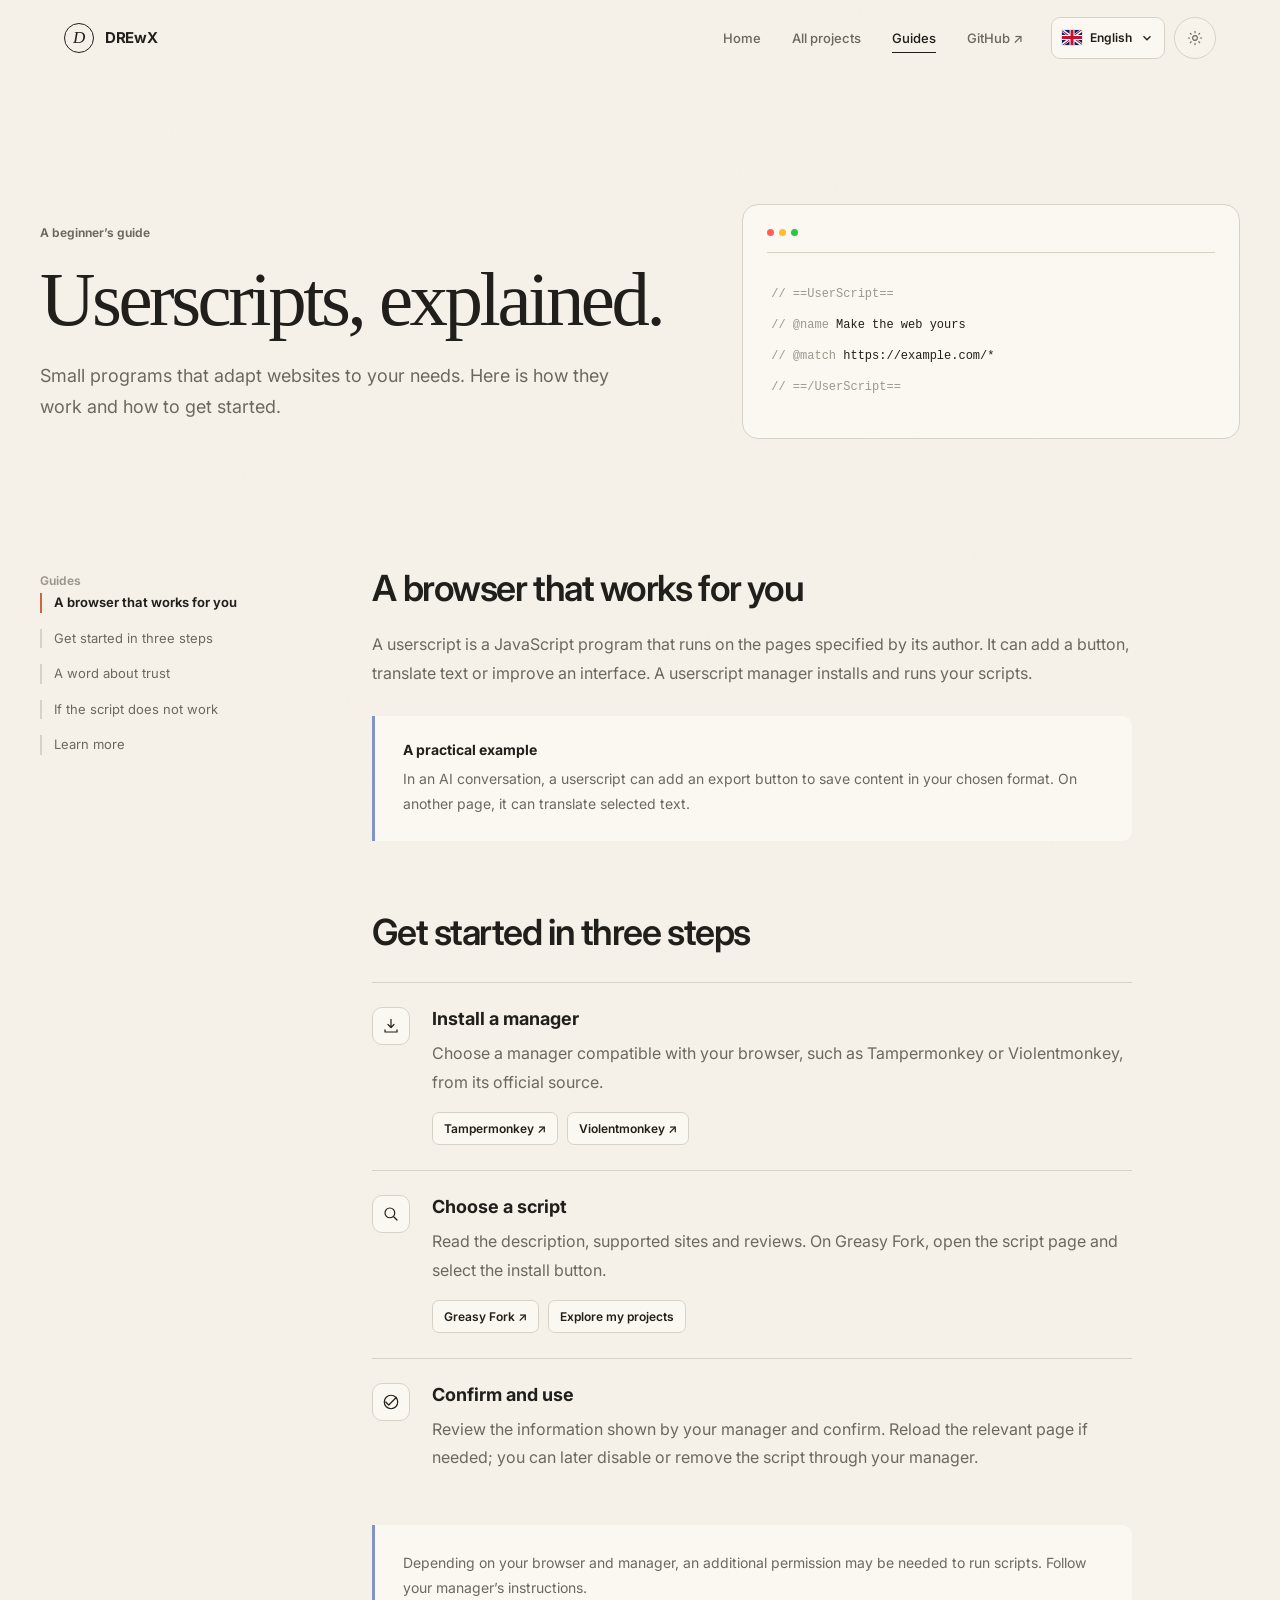
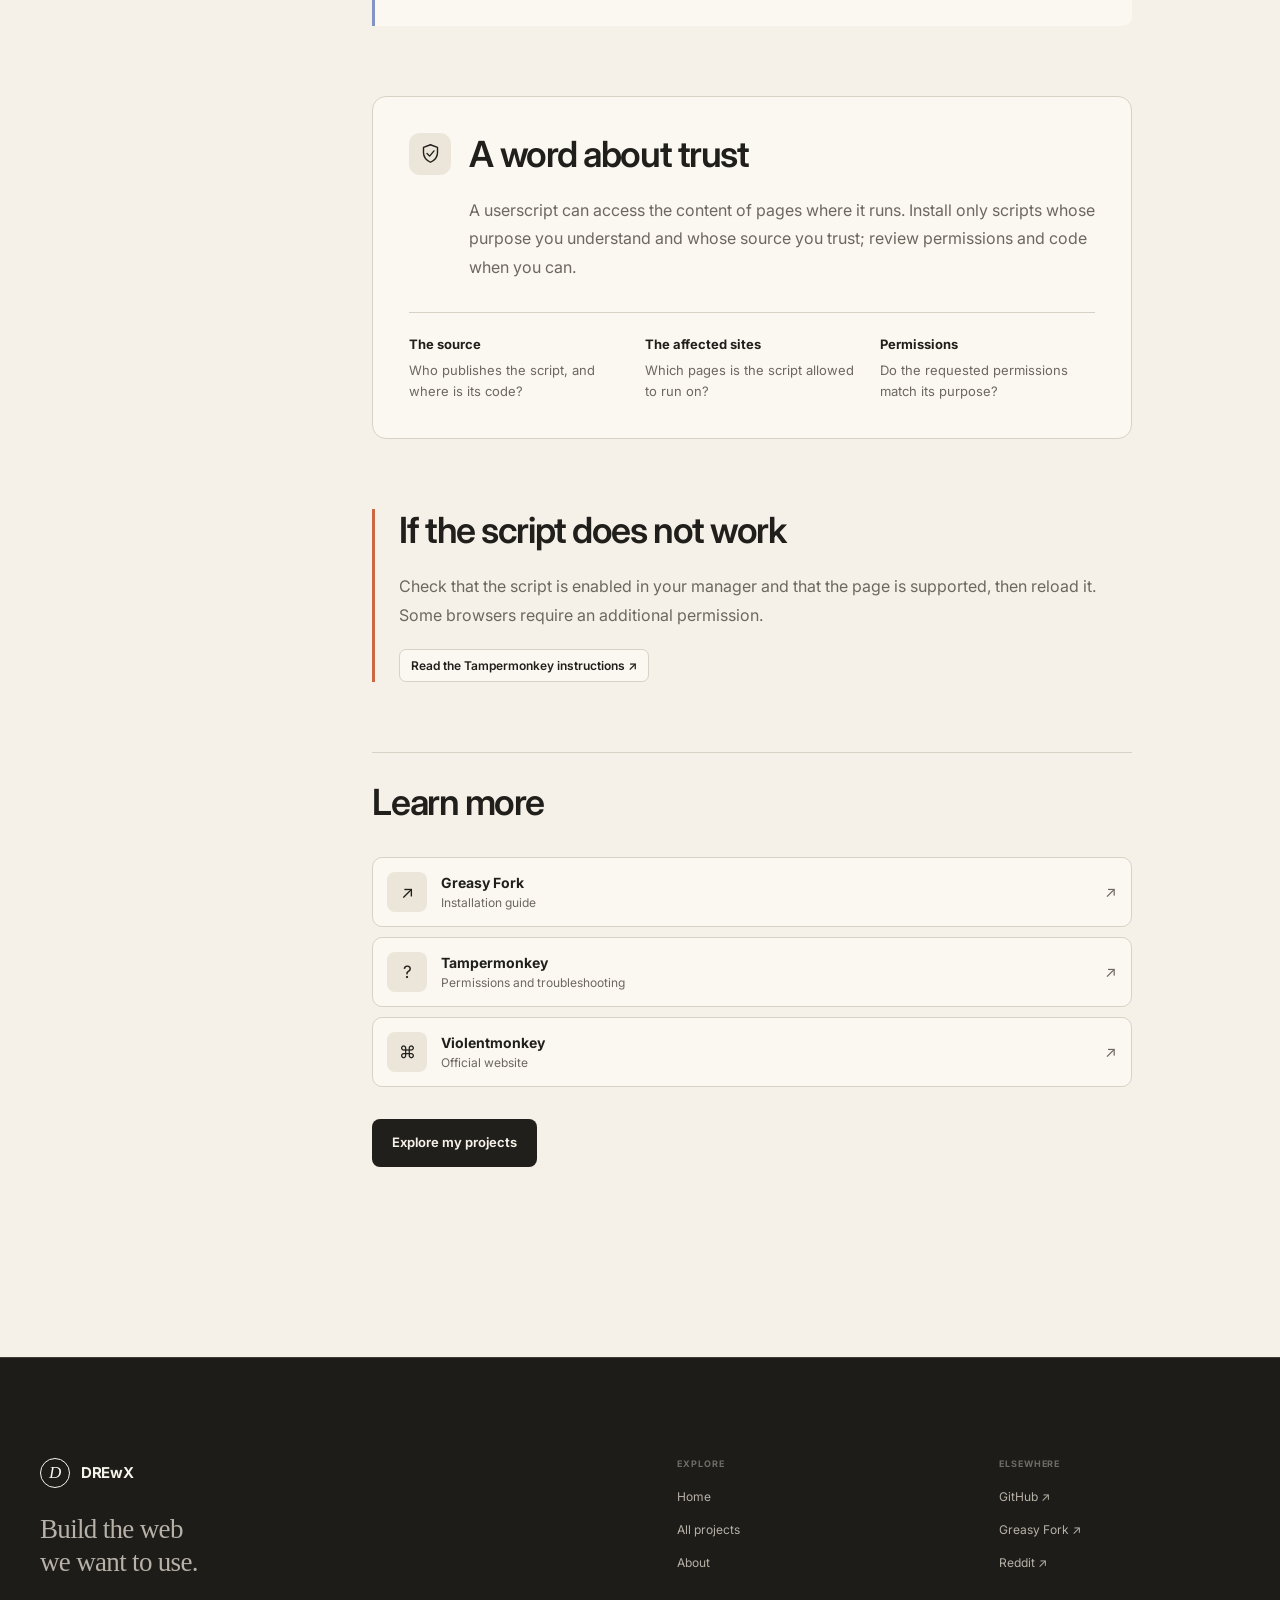
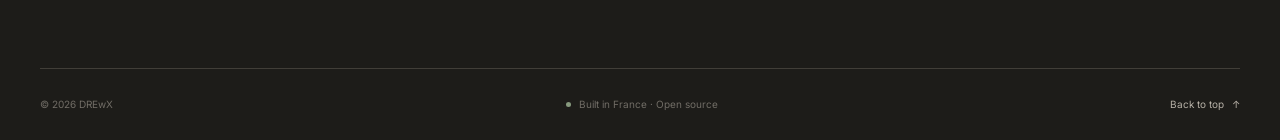
==== commit e1f0e33d: "feat: improve project details and mobile experience" ====
--- a/guides/index.html
+++ b/guides/index.html
@@ -71,9 +71,9 @@
   <main id="content" tabindex="-1">
     <article class="guide-article" id="top">
       <header class="guide-hero wrap"><div><span class="guide-kicker" data-i18n="guideKicker">Guide pour débuter</span><h1 data-i18n="guideTitle">Les userscripts, simplement.</h1><p data-i18n="guideLead">De petits programmes qui adaptent les sites à vos besoins. Voici comment ils fonctionnent et comment commencer.</p></div><div class="guide-hero-art" aria-hidden="true"><div class="guide-art-bar"><i></i><i></i><i></i></div><div class="guide-art-code"><span>// ==UserScript==</span><span>// @name <b>Make the web yours</b></span><span>// @match <b>https://example.com/*</b></span><span>// ==/UserScript==</span></div></div></header>
-      <div class="guide-layout wrap"><aside class="guide-aside"><span data-i18n="navGuides">Guides</span><a href="#introduction" data-i18n="guideIntroTitle">Un navigateur qui travaille pour vous</a><a href="#commencer" data-i18n="guideStepsTitle">Commencer en trois étapes</a><a href="#confiance" data-i18n="guideNoteTitle">Un mot sur la confiance</a><a href="#depannage" data-i18n="guideTroubleshoot">Si le script ne fonctionne pas</a><a href="#ressources" data-i18n="guideSources">Pour aller plus loin</a></aside>
+      <div class="guide-layout wrap"><details class="guide-aside" open><summary><span data-i18n="navGuides">Guides</span><strong data-guide-current>Un navigateur qui travaille pour vous</strong></summary><nav><a href="#introduction" data-i18n="guideIntroTitle">Un navigateur qui travaille pour vous</a><a href="#commencer" data-i18n="guideStepsTitle">Commencer en trois étapes</a><a href="#confiance" data-i18n="guideNoteTitle">Un mot sur la confiance</a><a href="#depannage" data-i18n="guideTroubleshoot">Si le script ne fonctionne pas</a><a href="#ressources" data-i18n="guideSources">Pour aller plus loin</a></nav></details>
       <div class="guide-content"><section id="introduction"><h2 data-i18n="guideIntroTitle">Un navigateur qui travaille pour vous</h2><p data-i18n="guideIntro">Un userscript est un programme JavaScript qui s’exécute sur les pages prévues par son auteur. Il peut ajouter un bouton, traduire un texte ou améliorer une interface. Un gestionnaire de scripts se charge de les installer et de les lancer.</p><div class="guide-example"><strong data-i18n="guideExampleTitle">Un exemple concret</strong><p data-i18n="guideExample">Sur une conversation avec une IA, un userscript peut ajouter un bouton d’export pour enregistrer le contenu dans un format choisi. Sur une autre page, il peut traduire une sélection de texte.</p></div></section>
-      <section id="commencer"><h2 data-i18n="guideStepsTitle">Commencer en trois étapes</h2><ol class="guide-steps"><li><span class="guide-step-icon"><svg viewBox="0 0 24 24" aria-hidden="true"><path d="M12 3v11m0 0 4-4m-4 4-4-4M4 17v3h16v-3"></path></svg></span><h3 data-i18n="guideStep1Title">Installer un gestionnaire</h3><p data-i18n="guideStep1">Choisissez un gestionnaire compatible avec votre navigateur, par exemple Tampermonkey ou Violentmonkey, depuis sa source officielle.</p><div class="guide-inline-links"><a href="https://www.tampermonkey.net/" target="_blank" rel="noopener noreferrer">Tampermonkey ↗</a><a href="https://violentmonkey.github.io/" target="_blank" rel="noopener noreferrer">Violentmonkey ↗</a></div></li><li><span class="guide-step-icon"><svg viewBox="0 0 24 24" aria-hidden="true"><circle cx="10.5" cy="10.5" r="6.5"></circle><path d="m16 16 4 4"></path></svg></span><h3 data-i18n="guideStep2Title">Choisir un script</h3><p data-i18n="guideStep2">Lisez la description, les sites concernés et les avis. Sur Greasy Fork, ouvrez la page du script, puis cliquez sur le bouton d’installation.</p><div class="guide-inline-links"><a href="https://greasyfork.org/" target="_blank" rel="noopener noreferrer">Greasy Fork ↗</a><a href="../projects/index.html" data-i18n="guideExplore">Découvrir mes projets</a></div></li><li><span class="guide-step-icon"><svg viewBox="0 0 24 24" aria-hidden="true"><path d="m5 12 4 4L19 6"></path><circle cx="12" cy="12" r="9"></circle></svg></span><h3 data-i18n="guideStep3Title">Confirmer et utiliser</h3><p data-i18n="guideStep3">Vérifiez les informations présentées par votre gestionnaire et confirmez. Rechargez la page concernée si nécessaire ; vous pouvez ensuite désactiver ou supprimer le script depuis le gestionnaire.</p></li></ol><p class="guide-note" data-i18n="guideChrome">Selon le navigateur et le gestionnaire, une autorisation supplémentaire peut être nécessaire pour exécuter les scripts. Consultez les instructions de votre gestionnaire.</p></section>
+      <section id="commencer"><h2 data-i18n="guideStepsTitle">Commencer en trois étapes</h2><ol class="guide-steps"><li><span class="guide-step-icon"><svg viewBox="0 0 24 24" aria-hidden="true"><path d="M12 3v11m0 0 4-4m-4 4-4-4M4 17v3h16v-3"></path></svg></span><h3 data-i18n="guideStep1Title">Installer un gestionnaire</h3><p data-i18n="guideStep1">Choisissez un gestionnaire compatible avec votre navigateur, par exemple Tampermonkey ou Violentmonkey, depuis sa source officielle.</p><div class="guide-inline-links"><a href="https://www.tampermonkey.net/" target="_blank" rel="noopener noreferrer">Tampermonkey ↗</a><a href="https://violentmonkey.github.io/" target="_blank" rel="noopener noreferrer">Violentmonkey ↗</a></div></li><li><span class="guide-step-icon"><svg viewBox="0 0 24 24" aria-hidden="true"><circle cx="10.5" cy="10.5" r="6.5"></circle><path d="m16 16 4 4"></path></svg></span><h3 data-i18n="guideStep2Title">Choisir un script</h3><p data-i18n="guideStep2">Lisez la description, les sites concernés et les avis. Sur Greasy Fork, ouvrez la page du script, puis cliquez sur le bouton d’installation.</p><div class="guide-inline-links"><a href="https://greasyfork.org/scripts" target="_blank" rel="noopener noreferrer">Greasy Fork ↗</a><a href="../projects/index.html" data-i18n="guideExplore">Découvrir mes projets</a></div></li><li><span class="guide-step-icon"><svg viewBox="0 0 24 24" aria-hidden="true"><path d="m5 12 4 4L19 6"></path><circle cx="12" cy="12" r="9"></circle></svg></span><h3 data-i18n="guideStep3Title">Confirmer et utiliser</h3><p data-i18n="guideStep3">Vérifiez les informations présentées par votre gestionnaire et confirmez. Rechargez la page concernée si nécessaire ; vous pouvez ensuite désactiver ou supprimer le script depuis le gestionnaire.</p></li></ol><p class="guide-note" data-i18n="guideChrome">Selon le navigateur et le gestionnaire, une autorisation supplémentaire peut être nécessaire pour exécuter les scripts. Consultez les instructions de votre gestionnaire.</p></section>
       <section id="confiance" class="guide-trust"><div class="guide-trust-intro"><span class="guide-trust-icon" aria-hidden="true"><svg viewBox="0 0 24 24"><path d="M12 2 4 5v6c0 5 3.4 8.6 8 11 4.6-2.4 8-6 8-11V5z"></path><path d="m8 12 3 3 5-6"></path></svg></span><div><h2 data-i18n="guideNoteTitle">Un mot sur la confiance</h2><p data-i18n="guideNote">Un userscript peut accéder au contenu des pages sur lesquelles il s’exécute. Installez seulement des scripts dont vous comprenez l’usage et dont vous faites confiance à la source ; examinez les autorisations et le code si vous le pouvez.</p></div></div><div class="guide-checklist"><div><strong data-i18n="guideCheckSource">La source</strong><span data-i18n="guideCheckSourceCopy">Qui publie le script et où se trouve son code ?</span></div><div><strong data-i18n="guideCheckSites">Les sites concernés</strong><span data-i18n="guideCheckSitesCopy">Sur quelles pages le script est-il autorisé à s’exécuter ?</span></div><div><strong data-i18n="guideCheckPermissions">Les autorisations</strong><span data-i18n="guideCheckPermissionsCopy">Les accès demandés correspondent-ils à son usage ?</span></div></div></section>
       <section id="depannage" class="guide-help"><h2 data-i18n="guideTroubleshoot">Si le script ne fonctionne pas</h2><p data-i18n="guideTroubleshootCopy">Vérifiez que le script est activé dans votre gestionnaire, que la page correspond aux sites pris en charge, puis rechargez-la. Certains navigateurs demandent une autorisation supplémentaire.</p><a href="https://www.tampermonkey.net/faq.php#Q209" target="_blank" rel="noopener noreferrer" data-i18n="guidePermissionLink">Consulter les instructions pour Tampermonkey ↗</a></section>
       <section id="ressources" class="guide-sources"><h2 data-i18n="guideSources">Pour aller plus loin</h2><div class="guide-resource-grid"><a href="https://greasyfork.org/fr/help/installing-user-scripts" target="_blank" rel="noopener noreferrer"><span class="guide-resource-icon" aria-hidden="true">↗</span><span><strong>Greasy Fork</strong><small data-i18n="guideResourceInstall">Guide d’installation</small></span><b aria-hidden="true">↗</b></a><a href="https://www.tampermonkey.net/faq.php#Q209" target="_blank" rel="noopener noreferrer"><span class="guide-resource-icon" aria-hidden="true">?</span><span><strong>Tampermonkey</strong><small data-i18n="guideResourcePermission">Autorisations et dépannage</small></span><b aria-hidden="true">↗</b></a><a href="https://violentmonkey.github.io/" target="_blank" rel="noopener noreferrer"><span class="guide-resource-icon" aria-hidden="true">⌘</span><span><strong>Violentmonkey</strong><small data-i18n="guideResourceOfficial">Site officiel</small></span><b aria-hidden="true">↗</b></a></div><a class="button" href="../projects/index.html" data-i18n="guideExplore">Découvrir mes projets</a></section></div></div>
--- a/assets/css/styles.css
+++ b/assets/css/styles.css
@@ -569,8 +569,8 @@
 .reader-kicker { display: block; margin-bottom: 11px; color: #8a9098; font-size: 5px; font-weight: 700; letter-spacing: .12em; }
 .reader-page > strong { display: block; margin-bottom: 16px; font-family: var(--serif); font-size: 15px; line-height: 1.05; }
 .reader-page > i { display: block; width: 98%; height: 4px; margin-bottom: 7px; border-radius: 9px; background: #e3e1dc; }.reader-page > i:nth-of-type(2) { width: 86%; }.reader-page > i.short { width: 61%; }
-.reader-page p { min-height: 0; margin: 13px 0 8px; color: #5c5f64; font-family: var(--serif); font-size: 7px; line-height: 1.6; }.reader-page mark { padding: 2px 1px; background: #bcecff; color: #26333a; }
-.utst-selection-bubble { position: absolute; z-index: 7; left: 31%; top: 132px; height: 30px; display: flex; align-items: center; padding: 0 4px; border: 1px solid rgba(255,255,255,.15); border-radius: 15px; background: linear-gradient(135deg, rgba(30,30,47,.96), rgba(35,35,52,.96)); color: #eaf2ff; box-shadow: 0 7px 20px rgba(10,14,28,.42); opacity: 1; backdrop-filter: blur(12px); }
+.reader-page p { min-height: 0; margin: 13px 0 8px; color: #5c5f64; font-family: var(--serif); font-size: 7px; line-height: 1.6; }.reader-page mark { padding: 0; background: #bcecff; color: #26333a; }
+.utst-selection-bubble { position: absolute; z-index: 7; left: 31%; top: 132px; height: 30px; display: flex; align-items: center; padding: 0 4px; border: 1px solid rgba(255,255,255,.15); border-radius: 15px; background: linear-gradient(135deg, rgba(30,30,47,.96), rgba(35,35,52,.96)); color: #eaf2ff; box-shadow: 0 7px 20px rgba(10,14,28,.42); opacity: 0; pointer-events: none; backdrop-filter: blur(12px); }
 .utst-bubble-close, .utst-bubble-action { width: 22px; height: 22px; display: grid; place-items: center; padding: 0; border: 0; border-radius: 50%; background: transparent; cursor: pointer; }.utst-bubble-close { color: rgba(255,255,255,.7); font: 500 12px/1 Roboto, sans-serif; }.utst-selection-bubble > i { width: 1px; height: 15px; margin: 0 4px; background: rgba(255,255,255,.2); }
 .utst-bubble-action svg { width: 14px; height: 14px; fill: none; stroke: currentColor; stroke-linecap: round; stroke-linejoin: round; stroke-width: 2; filter: drop-shadow(0 2px 4px rgba(0,0,0,.2)); }
 .translator-popover { position: absolute; z-index: 8; right: 13px; bottom: 12px; width: 236px; padding: 40px 11px 10px; box-sizing: border-box; overflow: hidden; border: 1px solid rgba(255,255,255,.1); border-radius: 12px; background: linear-gradient(135deg, #1e1e2f, #2a2a4a); color: #fff; box-shadow: 0 12px 32px rgba(0,0,0,.45); opacity: 0; transform: translateY(8px) scale(.985); transform-origin: center; }
@@ -914,7 +914,6 @@
 .language-trigger:focus, .language-option:focus { outline: none; }
 .language-trigger:focus-visible, .language-option:focus-visible { outline: 2px solid var(--ink); outline-offset: 2px; }
 
-/* Product details follow the original interfaces. */
 .feature-visual::before, .feature-visual::after, .visual-aura { display: none; }
 .product-frame { box-shadow: 0 14px 34px rgba(23,25,32,.2); }
 .omni-format-menu { width: 166px; min-width: 0; border-radius: 10px; background: #111827; backdrop-filter: none; padding: 8px; }
@@ -948,7 +947,6 @@
 .translator-popover { pointer-events: none; }
 .translator-frame.is-manual-open .translator-popover { pointer-events: auto; }
 
-/* Enlarged, quiet product fragments with a single zoom interaction. */
 .feature-visual { height: 310px; }
 .product-frame { inset: 18px 20px -12px; transform-origin: 50% 52%; transition: transform .55s cubic-bezier(.2,.7,.2,1); }
 .stats-frame { bottom: 12px; }
@@ -986,7 +984,6 @@
 @keyframes omni-menu-sequence { 0%,31%{opacity:0;transform:translateY(-4px) scale(.98)} 37%,78%{opacity:1;transform:none} 83%,100%{opacity:0;transform:translateY(-4px) scale(.98)} }
 @keyframes omni-option-sequence { 0%,68%,100%{background:transparent;color:#e2e8f0} 72%,80%{background:linear-gradient(135deg,rgba(56,189,248,.2),rgba(37,99,235,.2));color:#f8fafc} }
 @keyframes omni-button-sequence { 0%,28%,82%,100%{background:transparent} 30%,34%{background:rgba(120,113,108,.12)} 84%,96%{background:rgba(34,197,94,.15)} }
-/* A restrained editorial system for the portfolio and guide. */
 .language-flag { display: block; width: 20px; height: 15px; object-fit: cover; border-radius: 2px; box-shadow: 0 0 0 1px rgba(0,0,0,.08); }
 .featured-grid { gap: 32px; }
 .feature-card { border: 1px solid var(--line); border-radius: 16px; box-shadow: none; }
@@ -1050,7 +1047,6 @@
   .guide-aside { position: static; margin-bottom: 55px; padding: 18px 0; border-block: 1px solid var(--line); }
   .guide-content section { margin-bottom: 55px; }
 }
-/* Guide chrome and more legible project directory. */
 .guide-art-bar i:nth-child(1) { background: #ff5f57; }
 .guide-art-bar i:nth-child(2) { background: #febc2e; }
 .guide-art-bar i:nth-child(3) { background: #28c840; }
@@ -1063,7 +1059,6 @@
 .directory-card .tag-list { margin-bottom: 25px; }
 .feature-body > .feature-detail { min-height: 0; margin-top: -10px; color: var(--muted); font-size: 12px; }
 
-/* The translator returns to its in-page selection and translation scene. */
 .translator-visual { display: block; padding: 0; }
 .translator-frame { background: #faf9f7; }
 .translator-handle { background: #202039; }
@@ -1081,11 +1076,9 @@
   .directory-card { padding: 24px 20px; }
   .directory-card p { min-height: 0; }
 }
-/* Keep the complete translator panel inside the animated frame. */
 .translator-frame { bottom: 20px; }
 @media (max-width: 410px) { .translator-frame { bottom: 16px; } }
 
-/* Framed product scenes; motion is started only for the hovered card. */
 .omni-app, .reader-page { min-height: calc(100% - 29px); }
 .premium-frame, .omni-frame, .translator-frame { transform-origin: 0 0; }
 .product-cursor { left: 0; top: 0; right: auto; z-index: 30; opacity: 0; }
@@ -1103,7 +1096,6 @@
 .omni-pdf-paper strong { display: block; margin-top: 10px; font-size: 6px; }
 .omni-pdf-paper p { min-height: 0; margin: 4px 0; color: #555; font-size: 7px; line-height: 1.45; }
 .omni-pdf-paper div { margin-top: 8px; padding: 8px; background: #f2f3f5; font: 6px/1.4 ui-monospace, monospace; }
-/* Match the surrounding canvas to each site while the camera moves. */
 .chat-visual, :root[data-theme="dark"] .chat-visual { background: #f4f1ea; }
 .translator-visual { background: #faf9f7; }
 :root[data-theme="dark"] .translator-visual { background: #e8e6e1; }
@@ -1158,6 +1150,7 @@
 @media (max-width: 760px) { .premium-visual { height: 320px; } }
 @media (max-width: 410px) { .stats-layouts { width: 72%; } }
 .reader-page mark { background-color: transparent; background-image: linear-gradient(#bcecff,#bcecff); background-repeat: no-repeat; background-size: 100% 100%; }
+.reader-page ::selection { background: #bcecff; color: #26333a; }
 .omni-pdf-scroll { position: absolute; inset: 29px 0 0; overflow: hidden; }
 .gf-theme-samples span:nth-child(2) i { border-color: #2b2b2b; background: linear-gradient(#1a1a1a 0 30%,#121212 30%); }
 .gf-theme-samples span:nth-child(3) i { border-color: #d7ddd8; background: linear-gradient(#f3f1eb 0 30%,#fffefa 30%); }
@@ -1289,7 +1282,6 @@
 .gf-sidebar .gf-sidebar-continuation { border: 0; background: transparent !important; padding: 5px 3px; gap: 6px; }
 .gf-sidebar-continuation i { height: 3px; border-radius: 4px; background: var(--demo-border); }
 .gf-sidebar-continuation i:nth-child(2) { width: 78%; }.gf-sidebar-continuation i:nth-child(3) { width: 57%; }
-/* Keep the stage aligned with the surrounding card in both site themes. */
 .premium-visual { height: 310px; }
 .premium-visual, :root[data-theme="dark"] .premium-visual { background: var(--paper-raised); }
 .premium-frame { border: 0; box-shadow: none; }
@@ -1297,11 +1289,9 @@
 .omni-pdf-view.is-browsable { pointer-events: auto; }
 .omni-pdf-view.is-browsable .omni-pdf-scroll { overflow-y: auto; overscroll-behavior: contain; }
 @media (max-width: 760px) { .premium-visual { height: 280px; } }
-/* Cut the translator browser at the edge of the showcase. */
 .translator-frame { border-radius: 15px 15px 0 0; }
 .reader-page mark { background-size: 100% 100%; }
 
-/* Article navigation and distinct callouts. */
 .guide-aside a[aria-current="location"] { border-color: var(--accent); color: var(--ink); font-weight: 650; }
 .guide-trust { padding: clamp(24px,4vw,36px); border: 1px solid var(--line); border-radius: 14px; background: var(--paper-raised); }
 .guide-trust-intro { display: grid; grid-template-columns: 42px 1fr; gap: 18px; align-items: start; }
@@ -1316,7 +1306,6 @@
   .guide-checklist { grid-template-columns: 1fr; gap: 18px; }
   .guide-trust-intro { grid-template-columns: 1fr; }
 }
-/* Interactive export controls are larger than the miniature animated menu. */
 .omni-format-menu.is-manual-open { width: min(220px, calc(100% - 12px)); }
 .omni-format-menu.is-manual-open .omni-menu-title { font-size: 10px; }
 .omni-format-menu.is-manual-open button { min-height: 36px; font-size: 10px; }
@@ -1337,6 +1326,99 @@
 .gf-note-preview[hidden] { display: none; }
 .gf-demo-note-preview { height: 0; margin-top: 0; padding-block: 0; overflow: hidden; opacity: 0; }
 .gf-note-input { display: none; width: 100%; min-height: 27px; box-sizing: border-box; resize: vertical; border: 1px solid var(--demo-button-border); border-radius: 3px; background: var(--demo-surface); color: var(--demo-text); font: inherit; }
+.gf-note-input:focus { outline: none; border-color: var(--demo-link); }
+.gf-note-controls button:focus-visible { outline: 1px solid var(--demo-link); outline-offset: 1px; }
 .gf-note-panel.is-open .gf-note-input { display: block; }
 .gf-note-panel.is-open .gf-typed-note { display: none; }
 .gf-note-panel.is-open { max-height: 90px; }
+
+.premium-visual { background: radial-gradient(ellipse at 25% 15%, #ede7ff 0%, transparent 65%), linear-gradient(135deg, #e2dff0, #c9c9dc); }
+.chat-visual { background: radial-gradient(ellipse at 78% 10%, #f9dfbf 0%, transparent 62%), linear-gradient(135deg, #f1e8db, #dfd2c4); }
+.translator-visual { background: radial-gradient(ellipse at 22% 10%, #daf3f5 0%, transparent 62%), linear-gradient(135deg, #e7ebf1, #cedae8); }
+.stats-visual { background: radial-gradient(ellipse at 78% 15%, #cbdff6 0%, transparent 62%), linear-gradient(135deg, #dde5ef, #c3d2e0); }
+:root[data-theme="dark"] .premium-visual { background: radial-gradient(ellipse at 25% 15%, #47405e 0%, transparent 65%), linear-gradient(135deg, #302e40, #212331); }
+:root[data-theme="dark"] .chat-visual { background: radial-gradient(ellipse at 78% 10%, #594434 0%, transparent 62%), linear-gradient(135deg, #35312d, #26292b); }
+:root[data-theme="dark"] .translator-visual { background: radial-gradient(ellipse at 22% 10%, #31505c 0%, transparent 62%), linear-gradient(135deg, #293642, #202733); }
+:root[data-theme="dark"] .stats-visual { background: radial-gradient(ellipse at 78% 15%, #304961 0%, transparent 62%), linear-gradient(135deg, #293644, #202833); }
+
+.translator-frame.has-user-selection .reader-page mark { background-image: none; }
+.translator-frame.is-bubble-closed .utst-selection-bubble { opacity: 0 !important; pointer-events: none; }
+.translator-frame.is-bubble-open .utst-selection-bubble { opacity: 1 !important; pointer-events: auto; transform: none !important; }
+.translation-result { overflow: auto; overflow-wrap: anywhere; }
+
+.hero-showcase { padding: 34px; }
+.hero-showcase-heading { display: flex; align-items: flex-start; gap: 15px; padding: 7px 0 30px; }
+.hero-showcase-symbol { width: 42px; height: 42px; flex: 0 0 42px; display: grid; place-items: center; border-radius: 12px; background: var(--accent-soft); color: var(--accent-strong); font-size: 24px; }
+.hero-showcase-heading strong { display: block; font: 500 24px/1.2 var(--serif); letter-spacing: -.025em; }
+.hero-showcase-heading p { margin: 7px 0 0; color: var(--muted); font-size: 12px; line-height: 1.5; }
+.hero-showcase-list { border-top: 1px solid var(--line); }
+.hero-showcase-item { display: grid; grid-template-columns: 38px minmax(0, 1fr) auto; align-items: center; gap: 13px; padding: 16px 0; border-bottom: 1px solid var(--line); }
+.hero-showcase-item img { width: 38px; height: 38px; object-fit: contain; border-radius: 9px; }
+.hero-showcase-item strong, .hero-showcase-item small { display: block; }
+.hero-showcase-item strong { color: var(--ink); font-size: 12px; font-weight: 650; }
+.hero-showcase-item small { margin-top: 4px; color: var(--muted); font-size: 11px; }
+.hero-showcase-item > span:last-child { color: var(--faint); font-size: 15px; }
+@media (max-width: 760px) {
+  .hero-showcase { padding: 24px; }
+  .hero-showcase-heading { padding-bottom: 24px; }
+  .hero-showcase-heading strong { font-size: 22px; }
+  .guide-aside { position: sticky; top: var(--mobile-panel-top); z-index: 20; display: flex; align-items: center; gap: 8px; margin: 0 -15px 32px; padding: 10px 15px; overflow-x: auto; overscroll-behavior-x: contain; border: 0; border-bottom: 1px solid var(--line); background: var(--paper); scrollbar-width: thin; }
+  .guide-aside span { flex: none; margin: 0 4px 0 0; }
+  .guide-aside a { flex: 0 0 auto; max-width: 220px; padding: 7px 10px; border: 1px solid var(--line); border-radius: 7px; background: var(--paper-raised); font-size: 12px; line-height: 1.3; white-space: nowrap; }
+  .guide-aside a[aria-current="location"] { border-color: var(--accent); }
+  .guide-content section { scroll-margin-top: 145px; }
+}
+
+.hero-word { display: inline-block; color: var(--accent); overflow-wrap: anywhere; }
+.guide-aside summary { list-style: none; cursor: default; }
+.guide-aside summary::-webkit-details-marker { display: none; }
+.guide-aside summary > span { display: block; }
+.guide-aside summary > strong { display: none; }
+.guide-aside nav { display: grid; gap: 16px; }
+@media (max-width: 760px) {
+  .hero h1 { font-size: clamp(43px, 13vw, 64px); }
+  .hero-showcase { padding: 20px; }
+  .hero-showcase-heading { gap: 12px; }
+  .hero-showcase-item { grid-template-columns: 34px minmax(0, 1fr) auto; gap: 10px; }
+  .hero-showcase-item img { width: 34px; height: 34px; }
+  .guide-aside { display: block; overflow: visible; padding: 0 15px; }
+  .guide-aside summary { min-height: 48px; display: flex; align-items: center; gap: 10px; cursor: pointer; }
+  .guide-aside summary > span { margin: 0; flex: none; }
+  .guide-aside summary > strong { display: block; flex: 1; min-width: 0; overflow: hidden; color: var(--ink); font-size: 12px; font-weight: 600; text-overflow: ellipsis; white-space: nowrap; }
+  .guide-aside summary::after { content: '⌄'; color: var(--muted); font-size: 20px; }
+  .guide-aside[open] summary::after { transform: rotate(180deg); }
+  .guide-aside nav { display: grid; gap: 4px; max-height: min(45vh, 310px); overflow-y: auto; padding: 0 0 12px; }
+  .guide-aside a { display: block; max-width: none; white-space: normal; }
+}
+
+.card-links { flex-wrap: wrap; row-gap: 12px; }
+.feature-body > .project-detail, .directory-card .project-detail { min-height: 0; margin-top: -10px; color: var(--muted); font-size: 12px; line-height: 1.65; }
+
+/* Project details */
+body.project-dialog-open { overflow: hidden; }
+.directory-card { cursor: pointer; }
+.directory-arrow { font-size: 23px; font-weight: 400; line-height: 1; cursor: pointer; }
+.directory-arrow:hover { transform: none; }
+.project-dialog { width: min(900px, calc(100% - 32px)); max-height: min(90dvh, 900px); box-sizing: border-box; padding: 0; overflow: auto; border: 1px solid var(--line); border-radius: 18px; background: var(--paper-raised); color: var(--ink); box-shadow: var(--shadow-lg); }
+.project-dialog::backdrop { background: rgba(15, 15, 16, .64); }
+.project-dialog-header { position: sticky; top: 0; z-index: 2; display: flex; align-items: center; justify-content: space-between; padding: 16px 28px; border-bottom: 1px solid var(--line); background: var(--paper-raised); }
+.project-dialog-kicker { color: var(--muted); font-size: 12px; font-weight: 600; }
+.project-dialog-close { width: 38px; height: 38px; display: grid; place-items: center; border: 1px solid var(--line); border-radius: 50%; background: transparent; color: var(--ink); font-size: 24px; cursor: pointer; }
+.project-dialog-body { padding: 32px; }
+.project-dialog-intro { max-width: 700px; }
+.project-dialog-intro h2 { margin: 0 0 12px; font: 600 clamp(28px, 4vw, 40px)/1.15 var(--sans); letter-spacing: -.04em; }
+.project-dialog-intro p { margin: 0; color: var(--muted); font-size: 15px; line-height: 1.7; }
+.project-dialog-image { display: grid; place-items: center; margin-top: 28px; padding: 18px; overflow: hidden; border: 1px solid var(--line); border-radius: 12px; background: var(--paper-soft); }
+.project-dialog-image[hidden] { display: none; }
+.project-dialog-image img { display: block; width: auto; max-width: 100%; max-height: 420px; object-fit: contain; border-radius: 6px; }
+.project-dialog-content { padding-top: 28px; }
+.project-dialog-content h3 { margin: 0 0 14px; font-size: 16px; }
+.project-dialog-content ul { display: grid; gap: 10px; margin: 0 0 26px; padding-left: 20px; color: var(--muted); font-size: 14px; line-height: 1.6; }
+.project-dialog-actions { padding-top: 20px; border-top: 1px solid var(--line); }
+.project-dialog-actions a { min-height: 40px; font-size: 13px; }
+@media (max-width: 760px) {
+  .project-dialog { width: calc(100% - 20px); max-height: 90dvh; }
+  .project-dialog-header { padding: 12px 20px; }
+  .project-dialog-body { padding: 24px 20px; }
+  .project-dialog-image { padding: 10px; }
+}
